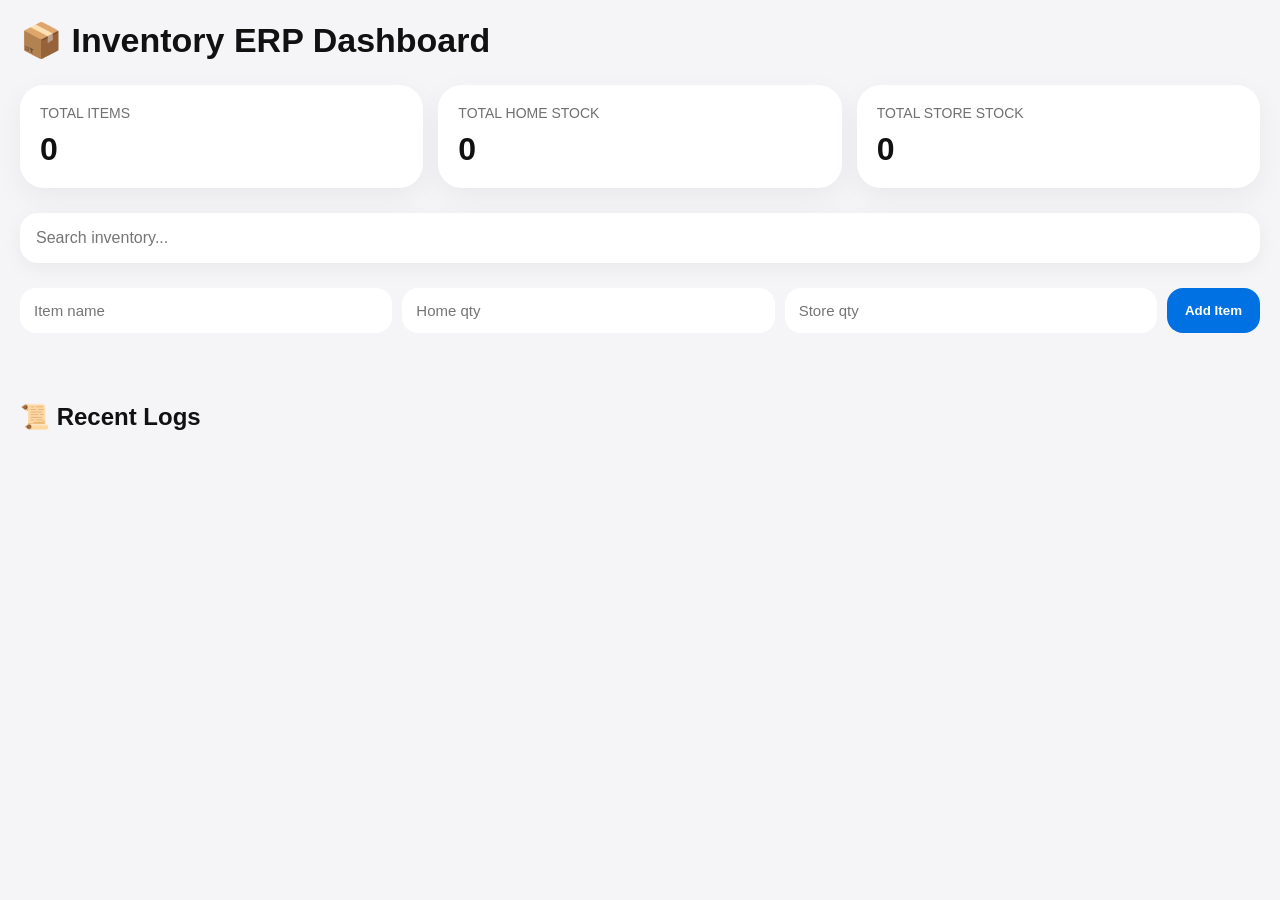
==== index.html @ 8789edb2 "Refactor index.html to improve structure and functionality" ====
<!DOCTYPE html>
<html lang="ko">
<head>
<meta charset="UTF-8" />
<meta name="viewport" content="width=device-width, initial-scale=1.0"/>

<title>Inventory ERP</title>

<style>

*{
  margin:0;
  padding:0;
  box-sizing:border-box;
}

body{
  font-family:-apple-system,BlinkMacSystemFont,sans-serif;
  background:#f5f5f7;
  color:#111;
  padding:20px;
}

h1{
  font-size:34px;
  margin-bottom:25px;
}

.topbar{
  display:flex;
  gap:15px;
  margin-bottom:25px;
  flex-wrap:wrap;
}

.card{
  background:white;
  border-radius:24px;
  padding:20px;
  box-shadow:0 10px 30px rgba(0,0,0,0.05);
}

.kpi{
  flex:1;
  min-width:220px;
}

.kpi-title{
  font-size:14px;
  opacity:0.6;
}

.kpi-value{
  font-size:32px;
  font-weight:700;
  margin-top:10px;
}

.search{
  width:100%;
  padding:16px;
  border:none;
  border-radius:18px;
  background:white;
  margin-bottom:25px;
  font-size:16px;
  box-shadow:0 5px 20px rgba(0,0,0,0.05);
}

.add-box{
  display:flex;
  gap:10px;
  margin-bottom:30px;
  flex-wrap:wrap;
}

.add-box input{
  flex:1;
  min-width:150px;
}

input{
  padding:14px;
  border:none;
  border-radius:16px;
  background:white;
  font-size:15px;
}

button{
  border:none;
  border-radius:16px;
  padding:14px 18px;
  cursor:pointer;
  font-weight:700;
  transition:0.2s;
}

button:hover{
  opacity:0.9;
}

.add-btn{ background:#0071e3; color:white; }
.delete-btn{ background:#ff3b30; color:white; }
.home-btn{ background:#0071e3; color:white; }
.store-btn{ background:#34c759; color:white; }

.grid{
  display:grid;
  grid-template-columns:repeat(auto-fill,minmax(320px,1fr));
  gap:20px;
}

.stock-card{
  background:white;
  border-radius:24px;
  padding:22px;
  box-shadow:0 10px 30px rgba(0,0,0,0.05);
}

.stock-title{
  font-size:24px;
  font-weight:700;
  margin-bottom:18px;
}

.row{
  display:flex;
  justify-content:space-between;
  margin-bottom:10px;
}

.qty{
  font-weight:700;
}

.actions{
  display:flex;
  gap:10px;
  margin-top:15px;
  flex-wrap:wrap;
}

.logs{
  margin-top:40px;
}

.log-item{
  background:white;
  padding:16px;
  border-radius:18px;
  margin-bottom:10px;
  box-shadow:0 5px 20px rgba(0,0,0,0.04);
}

.low{ color:#ff3b30; }
.medium{ color:#ff9500; }
.good{ color:#34c759; }

</style>
</head>

<body>

<h1>📦 Inventory ERP Dashboard</h1>

<div class="topbar">

  <div class="card kpi">
    <div class="kpi-title">TOTAL ITEMS</div>
    <div class="kpi-value" id="totalItems">0</div>
  </div>

  <div class="card kpi">
    <div class="kpi-title">TOTAL HOME STOCK</div>
    <div class="kpi-value" id="homeStock">0</div>
  </div>

  <div class="card kpi">
    <div class="kpi-title">TOTAL STORE STOCK</div>
    <div class="kpi-value" id="storeStock">0</div>
  </div>


</div>

<input type="text" id="search" class="search" placeholder="Search inventory..." />

<div class="add-box">

  <input id="newName" placeholder="Item name">
  <input id="newHome" type="number" placeholder="Home qty">
  <input id="newStore" type="number" placeholder="Store qty">

  <button class="add-btn" onclick="createItem()">Add Item</button>

</div>

<div id="alerts" style="margin-top:20px;"></div>
  
<div id="stockGrid" class="grid"></div>

<div class="logs">
  <h2 style="margin-bottom:20px;">📜 Recent Logs</h2>
  <div id="logs"></div>
</div>


<script>

let STOCK = [];

async function loadDashboard(){
  await loadStock();
  await loadLogs();
}

async function loadStock(){

  const res = await fetch("/api/stock");
  const json = await res.json();

  if(!json.success){
    alert(json.error);
    return;
  }

  STOCK = json.data || [];

  renderStock(STOCK);
  updateKPI(STOCK);
}

function updateKPI(items){

  document.getElementById("totalItems").innerText = items.length;

  document.getElementById("homeStock").innerText =
    items.reduce((a,b)=>a + Number(b.home_qty || 0),0);

  document.getElementById("storeStock").innerText =
    items.reduce((a,b)=>a + Number(b.store_qty || 0),0);
}

function renderStock(items){

  const grid = document.getElementById("stockGrid");
  if(!items) items = [];

  grid.innerHTML = items.map(item => {

    const total =
      Number(item.home_qty || 0) +
      Number(item.store_qty || 0);

    let statusClass = "good";
    let warningText = "";

    if(total <= 5){
      statusClass = "low";
      warningText = "⚠ LOW STOCK";
    }
    else if(item.store_qty <= 1){
      statusClass = "low";
      warningText = "⚠ STORE LOW";
    }
    else if(item.home_qty <= 5){
      statusClass = "medium";
      warningText = "⚠ HOME LOW";
    }

    if(total > 5 && total <= 15 && statusClass !== "low"){
      statusClass = "medium";
    }

    return `
      <div class="stock-card">

        <div class="stock-title">${item.name}</div>

        <div class="row">
          <span>🏠 Home</span>
          <span class="qty">${item.home_qty}</span>
        </div>

        <div class="row">
          <span>🏪 Store</span>
          <span class="qty">${item.store_qty}</span>
        </div>

        <div class="row">
          <span>🤖 AI Order</span>
          <span class="qty">
            ${item.ai_order || 0}
          </span>
        </div>

        ${warningText ? `
          <div style="margin-top:10px;padding:6px 10px;border-radius:12px;background:#fff3f3;color:#ff3b30;font-size:12px;font-weight:600;display:inline-block;">
            ${warningText}
          </div>
        ` : ""}

        <input type="number" id="qty-${item.id}" value="1" min="1"/>

        <div class="actions">
          <input type="number" id="home-adjust-${item.id}" value="${item.home_qty}">
          <input type="number" id="store-adjust-${item.id}" value="${item.store_qty}">
        </div>

        <div class="actions">
          <button class="add-btn" onclick="adjustStock(${item.id})">Adjust</button>
          <button class="store-btn" onclick="sellItem(${item.id})">Sell</button>
        </div>

        <div class="actions">
          <button class="home-btn" onclick="move(${item.id}, 'home', 'store')">Home → Store</button>
          <button class="store-btn" onclick="move(${item.id}, 'store', 'home')">Store → Home</button>
        </div>

        <div class="actions">
          <button class="delete-btn" onclick="deleteItem(${item.id})">Delete</button>
        </div>

      </div>
    `;
  }).join("");
}
 
async function createItem(){

  const name = document.getElementById("newName").value;
  const home_qty = Number(document.getElementById("newHome").value || 0);
  const store_qty = Number(document.getElementById("newStore").value || 0);

  if(!name){
    alert("상품명 입력");
    return;
  }

  const res = await fetch("/api/item",{
    method:"POST",
    headers:{"Content-Type":"application/json"},
    body:JSON.stringify({name,home_qty,store_qty})
  });

  const json = await res.json();

  if(!json.success){
    alert(json.error);
    return;
  }

  document.getElementById("newName").value="";
  document.getElementById("newHome").value="";
  document.getElementById("newStore").value="";

  loadDashboard();
}

  async function loadAlerts(){

  const res = await fetch("/api/cron-check-stock");
  const json = await res.json();

  const box = document.getElementById("alerts");

  box.innerHTML = `
    <div class="card">
      <h3>🚨 Alerts</h3>
      <pre>${JSON.stringify(json.alerts, null, 2)}</pre>
    </div>
  `;
}
  
async function adjustStock(stock_id){

  const home_qty = Number(document.getElementById(`home-adjust-${stock_id}`).value);
  const store_qty = Number(document.getElementById(`store-adjust-${stock_id}`).value);

  const res = await fetch("/api/adjust",{
    method:"POST",
    headers:{"Content-Type":"application/json"},
    body:JSON.stringify({stock_id,home_qty,store_qty})
  });

  const json = await res.json();

  if(!json.success){
    alert(json.error);
    return;
  }

  loadDashboard();
}

async function sellItem(stock_id){

  const qty = Number(document.getElementById(`qty-${stock_id}`).value);

  const res = await fetch("/api/order",{
    method:"POST",
    headers:{"Content-Type":"application/json"},
    body:JSON.stringify({stock_id,qty})
  });

  const json = await res.json();

  if(!json.success){
    alert(json.error);
    return;
  }

  loadDashboard();
}

async function move(stock_id, from, to){

  const qty = Number(document.getElementById(`qty-${stock_id}`).value);

  const res = await fetch("/api/transfer",{
    method:"POST",
    headers:{"Content-Type":"application/json"},
    body:JSON.stringify({stock_id,qty,from,to})
  });

  const json = await res.json();

  if(!json.success){
    alert(json.error);
    return;
  }

  loadDashboard();
}

async function deleteItem(id){

  if(!confirm("삭제할까?")) return;

  const res = await fetch("/api/item",{
    method:"DELETE",
    headers:{"Content-Type":"application/json"},
    body:JSON.stringify({id})
  });

  const json = await res.json();

  if(!json.success){
    alert(json.error);
    return;
  }

  loadDashboard();
}

async function loadLogs(){

  const res = await fetch("/api/log");
  const json = await res.json();

  const data = json.data || [];

  document.getElementById("logs").innerHTML =
    data.map(log=>`
      <div class="log-item">
        📦 STOCK #${log.stock_id} | ${log.action} | ${log.qty} | ${log.note}
      </div>
    `).join("");
}

document.getElementById("search").addEventListener("input",(e)=>{

  const keyword = e.target.value.toLowerCase();

  const filtered = STOCK.filter(i =>
    i.name.toLowerCase().includes(keyword)
  );

  renderStock(filtered);
});

loadDashboard();
loadAlerts();

// auto refresh
setInterval(loadStock, 5000);
setInterval(loadLogs, 10000);
setInterval(loadAlerts, 15000);

</script>

</body>
</html>
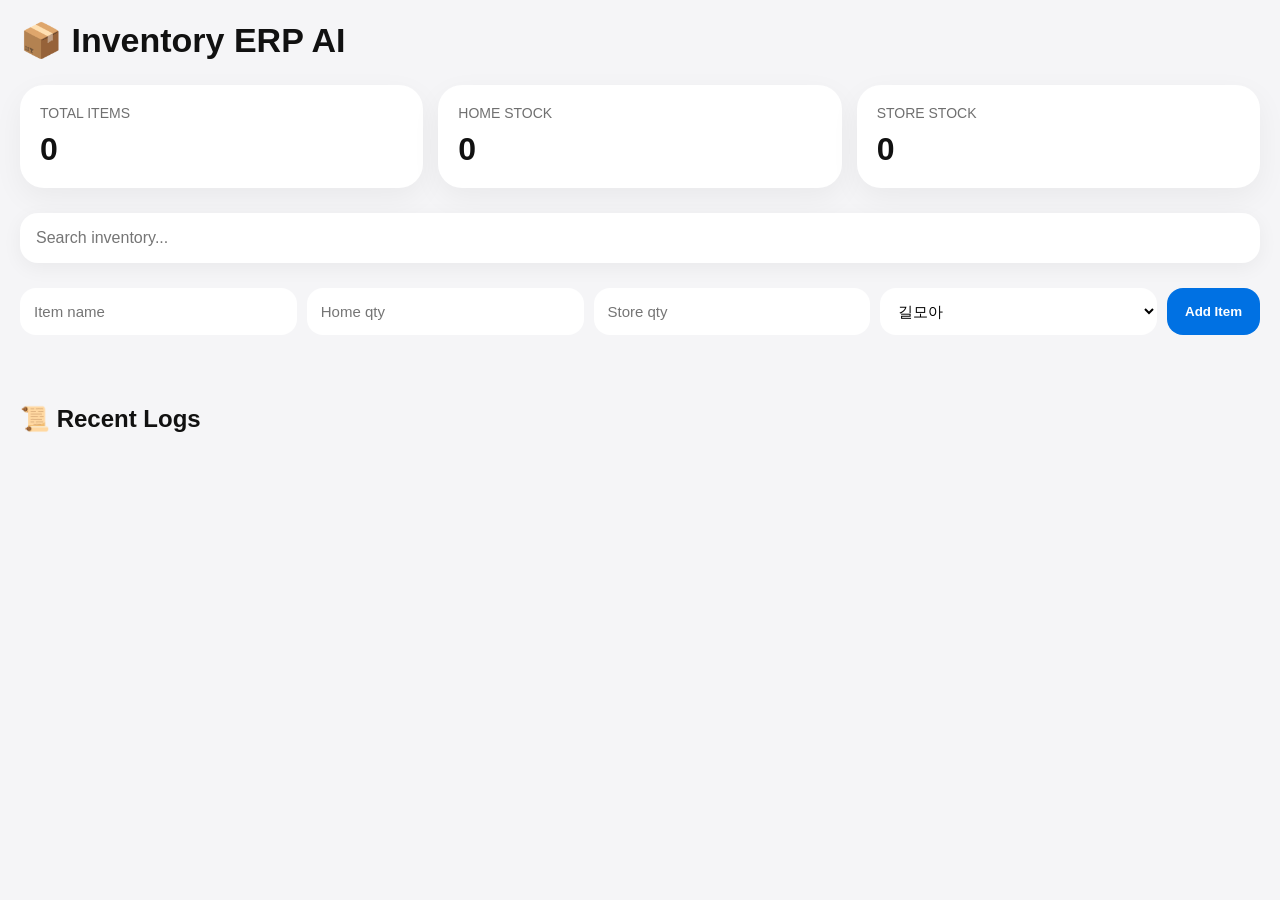
==== commit 823985a2: "Update index.html" ====
--- a/index.html
+++ b/index.html
@@ -4,7 +4,7 @@
 <meta charset="UTF-8" />
 <meta name="viewport" content="width=device-width, initial-scale=1.0"/>
 
-<title>Inventory ERP</title>
+<title>Inventory ERP AI</title>
 
 <style>
 
@@ -74,12 +74,13 @@
   flex-wrap:wrap;
 }
 
-.add-box input{
+.add-box input,
+.add-box select{
   flex:1;
   min-width:150px;
 }
 
-input{
+input,select{
   padding:14px;
   border:none;
   border-radius:16px;
@@ -100,14 +101,34 @@
   opacity:0.9;
 }
 
-.add-btn{ background:#0071e3; color:white; }
-.delete-btn{ background:#ff3b30; color:white; }
-.home-btn{ background:#0071e3; color:white; }
-.store-btn{ background:#34c759; color:white; }
+.add-btn{
+  background:#0071e3;
+  color:white;
+}
+
+.delete-btn{
+  background:#ff3b30;
+  color:white;
+}
+
+.home-btn{
+  background:#0071e3;
+  color:white;
+}
+
+.store-btn{
+  background:#34c759;
+  color:white;
+}
+
+.ai-btn{
+  background:#111;
+  color:white;
+}
 
 .grid{
   display:grid;
-  grid-template-columns:repeat(auto-fill,minmax(320px,1fr));
+  grid-template-columns:repeat(auto-fill,minmax(340px,1fr));
   gap:20px;
 }
 
@@ -153,16 +174,31 @@
   box-shadow:0 5px 20px rgba(0,0,0,0.04);
 }
 
-.low{ color:#ff3b30; }
-.medium{ color:#ff9500; }
-.good{ color:#34c759; }
+.low{
+  color:#ff3b30;
+}
+
+.medium{
+  color:#ff9500;
+}
+
+.good{
+  color:#34c759;
+}
+
+.ai-box{
+  margin-top:12px;
+  padding:10px;
+  border-radius:14px;
+  background:#f4f7ff;
+}
 
 </style>
 </head>
 
 <body>
 
-<h1>📦 Inventory ERP Dashboard</h1>
+<h1>📦 Inventory ERP AI</h1>
 
 <div class="topbar">
 
@@ -172,32 +208,50 @@
   </div>
 
   <div class="card kpi">
-    <div class="kpi-title">TOTAL HOME STOCK</div>
+    <div class="kpi-title">HOME STOCK</div>
     <div class="kpi-value" id="homeStock">0</div>
   </div>
 
   <div class="card kpi">
-    <div class="kpi-title">TOTAL STORE STOCK</div>
+    <div class="kpi-title">STORE STOCK</div>
     <div class="kpi-value" id="storeStock">0</div>
   </div>
 
-
 </div>
 
-<input type="text" id="search" class="search" placeholder="Search inventory..." />
+<input
+  type="text"
+  id="search"
+  class="search"
+  placeholder="Search inventory..."
+/>
 
 <div class="add-box">
 
   <input id="newName" placeholder="Item name">
+
   <input id="newHome" type="number" placeholder="Home qty">
+
   <input id="newStore" type="number" placeholder="Store qty">
 
-  <button class="add-btn" onclick="createItem()">Add Item</button>
+  <select id="newSupplier">
+    <option value="길모아">길모아</option>
+    <option value="서비스푸드">서비스푸드</option>
+    <option value="비드푸드">비드푸드</option>
+    <option value="메가푸드">메가푸드</option>
+    <option value="JFC">JFC</option>
+    <option value="도쿄푸드">도쿄푸드</option>
+    <option value="오션푸드">오션푸드</option>
+  </select>
+
+  <button class="add-btn" onclick="createItem()">
+    Add Item
+  </button>
 
 </div>
 
-<div id="alerts" style="margin-top:20px;"></div>
-  
+<div id="alerts"></div>
+
 <div id="stockGrid" class="grid"></div>
 
 <div class="logs">
@@ -205,20 +259,44 @@
   <div id="logs"></div>
 </div>
 
-
 <script>
 
 let STOCK = [];
 
+function calculateAIOrder(item){
+
+  const total =
+    Number(item.home_qty || 0) +
+    Number(item.store_qty || 0);
+
+  const min =
+    Number(item.min_stock || 15);
+
+  let recommend =
+    Math.ceil((min - total) * 1.3);
+
+  if(recommend < 0)
+    recommend = 0;
+
+  if(recommend > 0 && recommend < 3)
+    recommend = 3;
+
+  return recommend;
+}
+
 async function loadDashboard(){
+
   await loadStock();
   await loadLogs();
 }
 
 async function loadStock(){
 
-  const res = await fetch("/api/stock");
-  const json = await res.json();
+  const res =
+    await fetch("/api/stock");
+
+  const json =
+    await res.json();
 
   if(!json.success){
     alert(json.error);
@@ -227,25 +305,37 @@
 
   STOCK = json.data || [];
 
+  STOCK.forEach(item=>{
+    item.ai_order =
+      calculateAIOrder(item);
+  });
+
   renderStock(STOCK);
   updateKPI(STOCK);
 }
 
 function updateKPI(items){
 
-  document.getElementById("totalItems").innerText = items.length;
+  document.getElementById("totalItems").innerText =
+    items.length;
 
   document.getElementById("homeStock").innerText =
-    items.reduce((a,b)=>a + Number(b.home_qty || 0),0);
+    items.reduce(
+      (a,b)=>a + Number(b.home_qty || 0),
+      0
+    );
 
   document.getElementById("storeStock").innerText =
-    items.reduce((a,b)=>a + Number(b.store_qty || 0),0);
+    items.reduce(
+      (a,b)=>a + Number(b.store_qty || 0),
+      0
+    );
 }
 
 function renderStock(items){
 
-  const grid = document.getElementById("stockGrid");
-  if(!items) items = [];
+  const grid =
+    document.getElementById("stockGrid");
 
   grid.innerHTML = items.map(item => {
 
@@ -260,91 +350,223 @@
       statusClass = "low";
       warningText = "⚠ LOW STOCK";
     }
-    else if(item.store_qty <= 1){
-      statusClass = "low";
-      warningText = "⚠ STORE LOW";
-    }
-    else if(item.home_qty <= 5){
-      statusClass = "medium";
-      warningText = "⚠ HOME LOW";
-    }
-
-    if(total > 5 && total <= 15 && statusClass !== "low"){
+    else if(total <= 15){
       statusClass = "medium";
     }
 
     return `
+
       <div class="stock-card">
 
-        <div class="stock-title">${item.name}</div>
+        <div class="stock-title">
+          ${item.name}
+        </div>
+
+        <div class="row">
+          <span>🏢 Supplier</span>
+          <span>${item.supplier || "-"}</span>
+        </div>
 
         <div class="row">
           <span>🏠 Home</span>
-          <span class="qty">${item.home_qty}</span>
+          <span class="qty">
+            ${item.home_qty}
+          </span>
         </div>
 
         <div class="row">
           <span>🏪 Store</span>
-          <span class="qty">${item.store_qty}</span>
+          <span class="qty">
+            ${item.store_qty}
+          </span>
         </div>
 
         <div class="row">
-          <span>🤖 AI Order</span>
-          <span class="qty">
-            ${item.ai_order || 0}
+          <span>Status</span>
+          <span class="${statusClass}">
+            ${statusClass.toUpperCase()}
           </span>
         </div>
 
+        <div class="ai-box">
+
+          <div class="row">
+            <span>🤖 AI Order</span>
+            <span class="qty">
+              ${item.ai_order}
+            </span>
+          </div>
+
+          <div class="row">
+            <span>📦 Min Stock</span>
+            <span class="qty">
+              ${item.min_stock || 15}
+            </span>
+          </div>
+
+        </div>
+
         ${warningText ? `
-          <div style="margin-top:10px;padding:6px 10px;border-radius:12px;background:#fff3f3;color:#ff3b30;font-size:12px;font-weight:600;display:inline-block;">
-            ${warningText}
-          </div>
+        <div style="
+          margin-top:12px;
+          padding:8px 12px;
+          background:#fff3f3;
+          color:#ff3b30;
+          border-radius:12px;
+          font-size:13px;
+          font-weight:700;
+        ">
+          ${warningText}
+        </div>
         ` : ""}
 
-        <input type="number" id="qty-${item.id}" value="1" min="1"/>
+        <input
+          type="number"
+          id="qty-${item.id}"
+          value="1"
+          min="1"
+        />
 
         <div class="actions">
-          <input type="number" id="home-adjust-${item.id}" value="${item.home_qty}">
-          <input type="number" id="store-adjust-${item.id}" value="${item.store_qty}">
+
+          <input
+            type="number"
+            id="home-adjust-${item.id}"
+            value="${item.home_qty}"
+          >
+
+          <input
+            type="number"
+            id="store-adjust-${item.id}"
+            value="${item.store_qty}"
+          >
+
         </div>
 
         <div class="actions">
-          <button class="add-btn" onclick="adjustStock(${item.id})">Adjust</button>
-          <button class="store-btn" onclick="sellItem(${item.id})">Sell</button>
+
+          <button
+            class="add-btn"
+            onclick="adjustStock(${item.id})"
+          >
+            Adjust
+          </button>
+
+          <button
+            class="store-btn"
+            onclick="sellItem(${item.id})"
+          >
+            Sell
+          </button>
+
         </div>
 
         <div class="actions">
-          <button class="home-btn" onclick="move(${item.id}, 'home', 'store')">Home → Store</button>
-          <button class="store-btn" onclick="move(${item.id}, 'store', 'home')">Store → Home</button>
+
+          <button
+            class="home-btn"
+            onclick="move(${item.id}, 'home', 'store')"
+          >
+            Home → Store
+          </button>
+
+          <button
+            class="store-btn"
+            onclick="move(${item.id}, 'store', 'home')"
+          >
+            Store → Home
+          </button>
+
         </div>
 
         <div class="actions">
-          <button class="delete-btn" onclick="deleteItem(${item.id})">Delete</button>
+
+          <button
+            class="ai-btn"
+            onclick="generatePO(${item.id})"
+          >
+            AI Order
+          </button>
+
+          <button
+            class="delete-btn"
+            onclick="deleteItem(${item.id})"
+          >
+            Delete
+          </button>
+
         </div>
 
       </div>
+
     `;
   }).join("");
 }
- 
+
+function generatePO(id){
+
+  const item =
+    STOCK.find(i=>i.id === id);
+
+  if(!item) return;
+
+  const qty =
+    item.ai_order || 0;
+
+  alert(
+`AI PURCHASE ORDER
+
+ITEM:
+${item.name}
+
+SUPPLIER:
+${item.supplier}
+
+RECOMMENDED:
+${qty}
+
+CURRENT:
+HOME ${item.home_qty}
+STORE ${item.store_qty}`
+  );
+}
+
 async function createItem(){
 
-  const name = document.getElementById("newName").value;
-  const home_qty = Number(document.getElementById("newHome").value || 0);
-  const store_qty = Number(document.getElementById("newStore").value || 0);
-
-  if(!name){
-    alert("상품명 입력");
-    return;
-  }
-
-  const res = await fetch("/api/item",{
-    method:"POST",
-    headers:{"Content-Type":"application/json"},
-    body:JSON.stringify({name,home_qty,store_qty})
-  });
-
-  const json = await res.json();
+  const name =
+    document.getElementById("newName").value;
+
+  const home_qty =
+    Number(
+      document.getElementById("newHome").value || 0
+    );
+
+  const store_qty =
+    Number(
+      document.getElementById("newStore").value || 0
+    );
+
+  const supplier =
+    document.getElementById("newSupplier").value;
+
+  const res =
+    await fetch("/api/item",{
+      method:"POST",
+      headers:{
+        "Content-Type":"application/json"
+      },
+      body:JSON.stringify({
+        name,
+        home_qty,
+        store_qty,
+        supplier,
+        min_stock:15,
+        ai_enabled:true
+      })
+    });
+
+  const json =
+    await res.json();
 
   if(!json.success){
     alert(json.error);
@@ -358,33 +580,37 @@
   loadDashboard();
 }
 
-  async function loadAlerts(){
-
-  const res = await fetch("/api/cron-check-stock");
-  const json = await res.json();
-
-  const box = document.getElementById("alerts");
-
-  box.innerHTML = `
-    <div class="card">
-      <h3>🚨 Alerts</h3>
-      <pre>${JSON.stringify(json.alerts, null, 2)}</pre>
-    </div>
-  `;
-}
-  
 async function adjustStock(stock_id){
 
-  const home_qty = Number(document.getElementById(`home-adjust-${stock_id}`).value);
-  const store_qty = Number(document.getElementById(`store-adjust-${stock_id}`).value);
-
-  const res = await fetch("/api/adjust",{
-    method:"POST",
-    headers:{"Content-Type":"application/json"},
-    body:JSON.stringify({stock_id,home_qty,store_qty})
-  });
-
-  const json = await res.json();
+  const home_qty =
+    Number(
+      document.getElementById(
+        `home-adjust-${stock_id}`
+      ).value
+    );
+
+  const store_qty =
+    Number(
+      document.getElementById(
+        `store-adjust-${stock_id}`
+      ).value
+    );
+
+  const res =
+    await fetch("/api/adjust",{
+      method:"POST",
+      headers:{
+        "Content-Type":"application/json"
+      },
+      body:JSON.stringify({
+        stock_id,
+        home_qty,
+        store_qty
+      })
+    });
+
+  const json =
+    await res.json();
 
   if(!json.success){
     alert(json.error);
@@ -396,15 +622,27 @@
 
 async function sellItem(stock_id){
 
-  const qty = Number(document.getElementById(`qty-${stock_id}`).value);
-
-  const res = await fetch("/api/order",{
-    method:"POST",
-    headers:{"Content-Type":"application/json"},
-    body:JSON.stringify({stock_id,qty})
-  });
-
-  const json = await res.json();
+  const qty =
+    Number(
+      document.getElementById(
+        `qty-${stock_id}`
+      ).value
+    );
+
+  const res =
+    await fetch("/api/order",{
+      method:"POST",
+      headers:{
+        "Content-Type":"application/json"
+      },
+      body:JSON.stringify({
+        stock_id,
+        qty
+      })
+    });
+
+  const json =
+    await res.json();
 
   if(!json.success){
     alert(json.error);
@@ -416,15 +654,29 @@
 
 async function move(stock_id, from, to){
 
-  const qty = Number(document.getElementById(`qty-${stock_id}`).value);
-
-  const res = await fetch("/api/transfer",{
-    method:"POST",
-    headers:{"Content-Type":"application/json"},
-    body:JSON.stringify({stock_id,qty,from,to})
-  });
-
-  const json = await res.json();
+  const qty =
+    Number(
+      document.getElementById(
+        `qty-${stock_id}`
+      ).value
+    );
+
+  const res =
+    await fetch("/api/transfer",{
+      method:"POST",
+      headers:{
+        "Content-Type":"application/json"
+      },
+      body:JSON.stringify({
+        stock_id,
+        qty,
+        from,
+        to
+      })
+    });
+
+  const json =
+    await res.json();
 
   if(!json.success){
     alert(json.error);
@@ -436,15 +688,20 @@
 
 async function deleteItem(id){
 
-  if(!confirm("삭제할까?")) return;
-
-  const res = await fetch("/api/item",{
-    method:"DELETE",
-    headers:{"Content-Type":"application/json"},
-    body:JSON.stringify({id})
-  });
-
-  const json = await res.json();
+  if(!confirm("삭제할까?"))
+    return;
+
+  const res =
+    await fetch("/api/item",{
+      method:"DELETE",
+      headers:{
+        "Content-Type":"application/json"
+      },
+      body:JSON.stringify({id})
+    });
+
+  const json =
+    await res.json();
 
   if(!json.success){
     alert(json.error);
@@ -456,37 +713,52 @@
 
 async function loadLogs(){
 
-  const res = await fetch("/api/log");
-  const json = await res.json();
-
-  const data = json.data || [];
+  const res =
+    await fetch("/api/log");
+
+  const json =
+    await res.json();
+
+  const data =
+    json.data || [];
 
   document.getElementById("logs").innerHTML =
     data.map(log=>`
+
       <div class="log-item">
-        📦 STOCK #${log.stock_id} | ${log.action} | ${log.qty} | ${log.note}
+
+        📦 STOCK #${log.stock_id}
+        |
+        ${log.action}
+        |
+        ${log.qty}
+        |
+        ${log.note}
+
       </div>
+
     `).join("");
 }
 
-document.getElementById("search").addEventListener("input",(e)=>{
-
-  const keyword = e.target.value.toLowerCase();
-
-  const filtered = STOCK.filter(i =>
-    i.name.toLowerCase().includes(keyword)
-  );
-
-  renderStock(filtered);
-});
+document
+  .getElementById("search")
+  .addEventListener("input",(e)=>{
+
+    const keyword =
+      e.target.value.toLowerCase();
+
+    const filtered =
+      STOCK.filter(i=>
+        i.name.toLowerCase().includes(keyword)
+      );
+
+    renderStock(filtered);
+  });
 
 loadDashboard();
-loadAlerts();
-
-// auto refresh
+
 setInterval(loadStock, 5000);
 setInterval(loadLogs, 10000);
-setInterval(loadAlerts, 15000);
 
 </script>
 
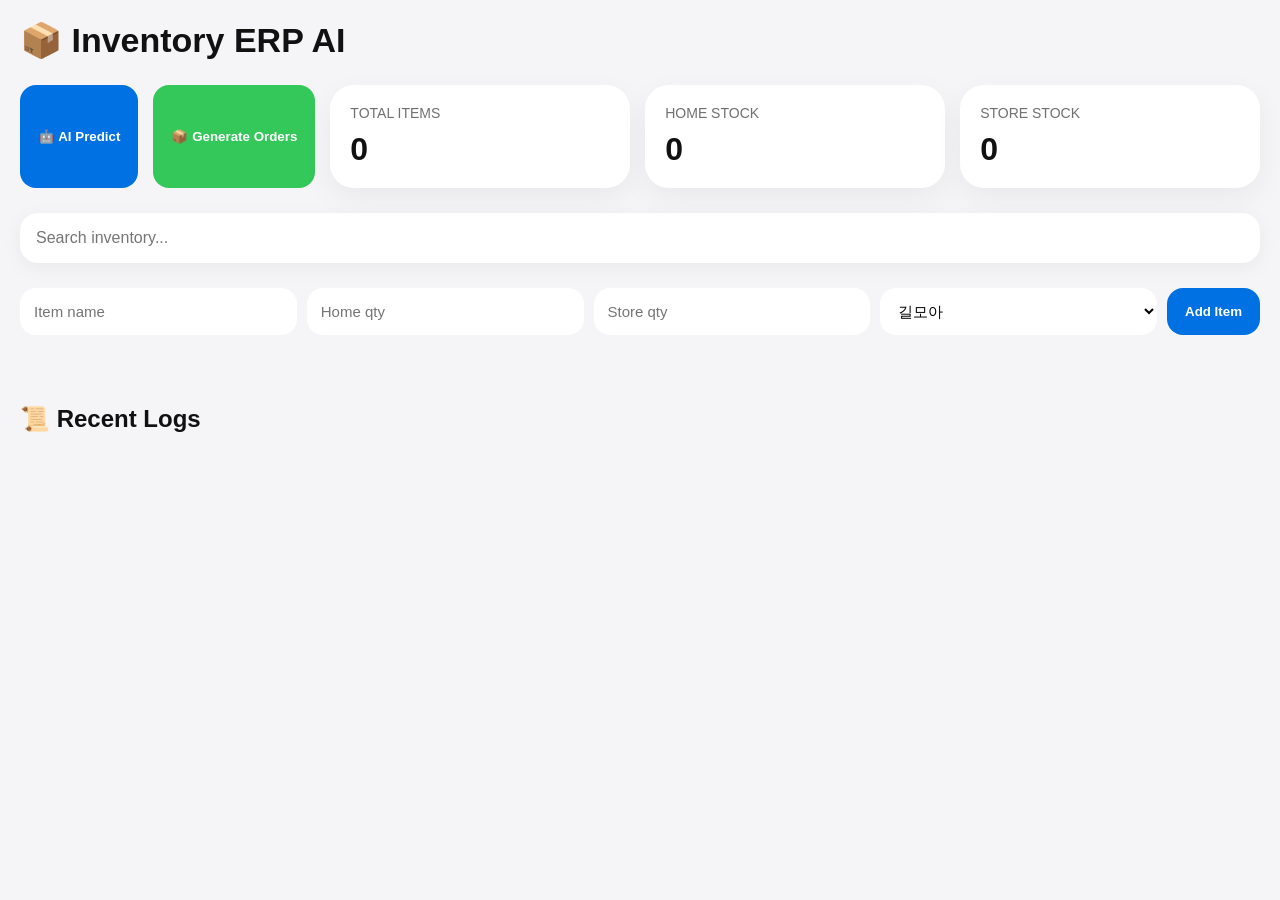
==== commit c1edfa72: "Update index.html" ====
--- a/index.html
+++ b/index.html
@@ -201,6 +201,13 @@
 <h1>📦 Inventory ERP AI</h1>
 
 <div class="topbar">
+  <button class="add-btn" onclick="runAI()">
+    🤖 AI Predict
+  </button>
+
+  <button class="store-btn" onclick="generateOrders()">
+    📦 Generate Orders
+  </button>
 
   <div class="card kpi">
     <div class="kpi-title">TOTAL ITEMS</div>
@@ -740,6 +747,57 @@
     `).join("");
 }
 
+async function runAI(){
+
+  const res =
+    await fetch("/api/ai-predict");
+
+  const json =
+    await res.json();
+
+  if(!json.success){
+    alert(json.error);
+    return;
+  }
+
+  alert("AI prediction completed");
+
+  loadDashboard();
+}
+
+async function generateOrders(){
+
+  const res =
+    await fetch("/api/generate-order");
+
+  const json =
+    await res.json();
+
+  if(!json.success){
+    alert(json.error);
+    return;
+  }
+
+  console.log(json.orders);
+
+  let text = "";
+
+  for(const supplier in json.orders){
+
+    text += `\n====================\n`;
+    text += `📦 ${supplier}\n`;
+    text += `====================\n`;
+
+    json.orders[supplier]
+      .forEach(i=>{
+
+        text += `${i.name} x ${i.qty}\n`;
+
+      });
+  }
+
+  alert(text || "발주 없음");
+}
 document
   .getElementById("search")
   .addEventListener("input",(e)=>{
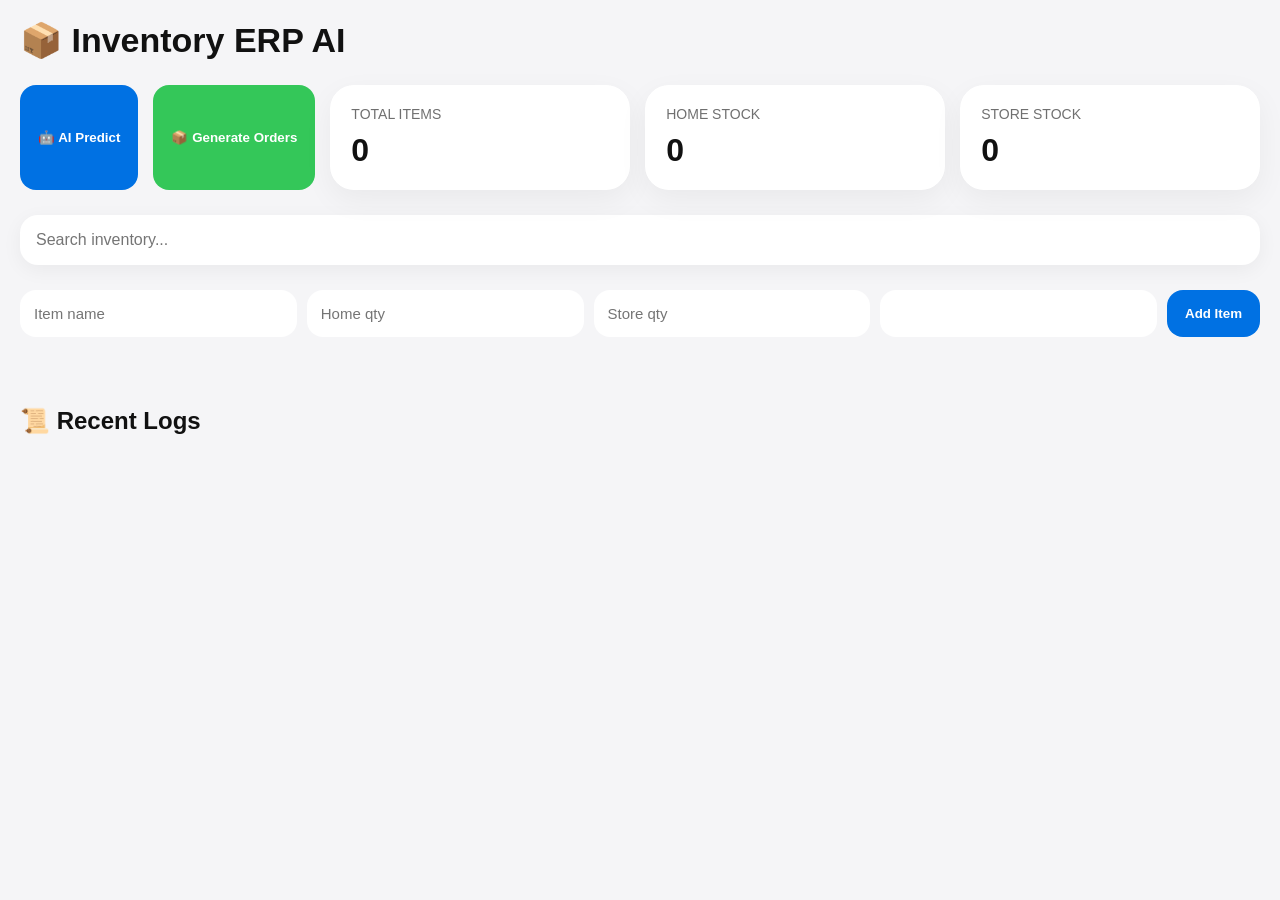
==== commit dd97db81: "Update index.html" ====
--- a/index.html
+++ b/index.html
@@ -5,7 +5,7 @@
 <meta name="viewport" content="width=device-width, initial-scale=1.0"/>
 
 <title>Inventory ERP AI</title>
-
+<link rel="stylesheet" href="/css/style.css">
 <style>
 
 *{
--- a/css/style.css
+++ b/css/style.css
@@ -0,0 +1,113 @@
+body{
+  margin:0;
+  font-family:-apple-system,BlinkMacSystemFont,"Segoe UI";
+  background:#0b1220;
+  color:#e5e7eb;
+  padding:30px;
+}
+
+/* TITLE */
+h1{
+  font-size:36px;
+  font-weight:800;
+  margin-bottom:25px;
+}
+
+/* TOPBAR */
+.topbar{
+  display:flex;
+  gap:12px;
+  flex-wrap:wrap;
+  margin-bottom:20px;
+}
+
+/* CARD */
+.card{
+  background:rgba(255,255,255,0.06);
+  border:1px solid rgba(255,255,255,0.08);
+  border-radius:16px;
+  padding:14px 18px;
+  backdrop-filter: blur(10px);
+}
+
+.card.big{
+  padding:18px;
+  min-width:300px;
+}
+
+/* TEXT */
+.label{
+  font-size:12px;
+  opacity:0.6;
+}
+
+.value{
+  font-size:26px;
+  font-weight:800;
+}
+
+/* INPUT */
+.search, input, select{
+  padding:12px;
+  border-radius:12px;
+  border:1px solid rgba(255,255,255,0.1);
+  background:rgba(255,255,255,0.05);
+  color:white;
+}
+
+/* GRID */
+.grid{
+  display:grid;
+  grid-template-columns:repeat(auto-fill,minmax(300px,1fr));
+  gap:15px;
+}
+
+/* ROW */
+.row{
+  display:flex;
+  justify-content:space-between;
+  margin:6px 0;
+}
+
+/* STATUS */
+.status{
+  margin-top:10px;
+  font-weight:700;
+}
+
+.low{ color:#ef4444; }
+.medium{ color:#f59e0b; }
+.good{ color:#22c55e; }
+
+/* AI */
+.ai{
+  margin-top:8px;
+  padding:8px;
+  background:rgba(59,130,246,0.1);
+  border-radius:10px;
+}
+
+/* BUTTON */
+.btn{
+  padding:10px 14px;
+  border:none;
+  border-radius:10px;
+  cursor:pointer;
+  background:#1f2937;
+  color:white;
+}
+
+.btn.primary{ background:#3b82f6; }
+.btn.success{ background:#10b981; }
+.btn.danger{ background:#ef4444; }
+
+.actions{
+  display:flex;
+  gap:8px;
+  margin-top:10px;
+}
+
+/* LOG */
+.logs{
+  margin-top:40px;
+}
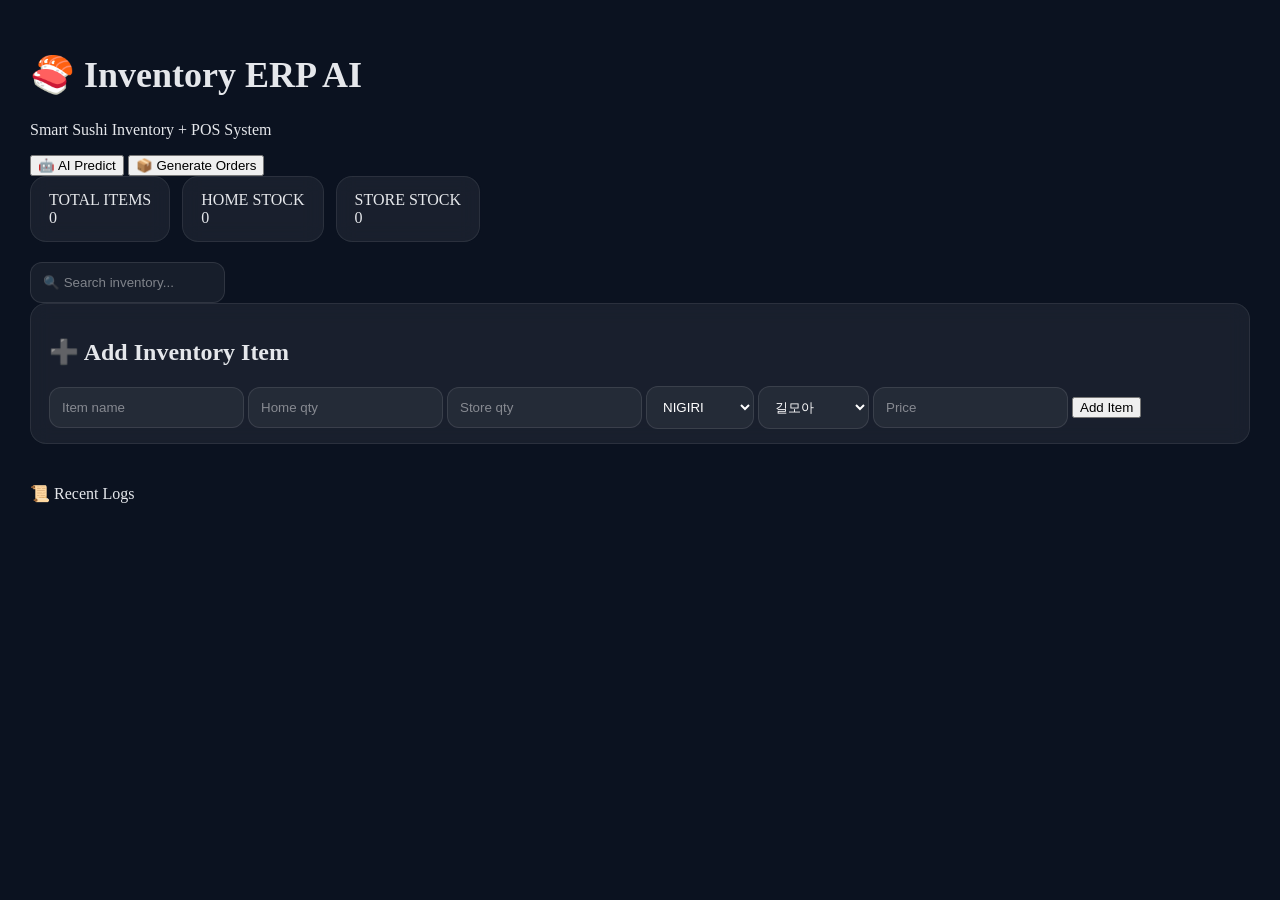
==== commit af533886: "Update index.html" ====
--- a/index.html
+++ b/index.html
@@ -1,270 +1,178 @@
 <!DOCTYPE html>
 <html lang="ko">
 <head>
+
 <meta charset="UTF-8" />
 <meta name="viewport" content="width=device-width, initial-scale=1.0"/>
 
 <title>Inventory ERP AI</title>
+
 <link rel="stylesheet" href="/css/style.css">
-<style>
-
-*{
-  margin:0;
-  padding:0;
-  box-sizing:border-box;
-}
-
-body{
-  font-family:-apple-system,BlinkMacSystemFont,sans-serif;
-  background:#f5f5f7;
-  color:#111;
-  padding:20px;
-}
-
-h1{
-  font-size:34px;
-  margin-bottom:25px;
-}
-
-.topbar{
-  display:flex;
-  gap:15px;
-  margin-bottom:25px;
-  flex-wrap:wrap;
-}
-
-.card{
-  background:white;
-  border-radius:24px;
-  padding:20px;
-  box-shadow:0 10px 30px rgba(0,0,0,0.05);
-}
-
-.kpi{
-  flex:1;
-  min-width:220px;
-}
-
-.kpi-title{
-  font-size:14px;
-  opacity:0.6;
-}
-
-.kpi-value{
-  font-size:32px;
-  font-weight:700;
-  margin-top:10px;
-}
-
-.search{
-  width:100%;
-  padding:16px;
-  border:none;
-  border-radius:18px;
-  background:white;
-  margin-bottom:25px;
-  font-size:16px;
-  box-shadow:0 5px 20px rgba(0,0,0,0.05);
-}
-
-.add-box{
-  display:flex;
-  gap:10px;
-  margin-bottom:30px;
-  flex-wrap:wrap;
-}
-
-.add-box input,
-.add-box select{
-  flex:1;
-  min-width:150px;
-}
-
-input,select{
-  padding:14px;
-  border:none;
-  border-radius:16px;
-  background:white;
-  font-size:15px;
-}
-
-button{
-  border:none;
-  border-radius:16px;
-  padding:14px 18px;
-  cursor:pointer;
-  font-weight:700;
-  transition:0.2s;
-}
-
-button:hover{
-  opacity:0.9;
-}
-
-.add-btn{
-  background:#0071e3;
-  color:white;
-}
-
-.delete-btn{
-  background:#ff3b30;
-  color:white;
-}
-
-.home-btn{
-  background:#0071e3;
-  color:white;
-}
-
-.store-btn{
-  background:#34c759;
-  color:white;
-}
-
-.ai-btn{
-  background:#111;
-  color:white;
-}
-
-.grid{
-  display:grid;
-  grid-template-columns:repeat(auto-fill,minmax(340px,1fr));
-  gap:20px;
-}
-
-.stock-card{
-  background:white;
-  border-radius:24px;
-  padding:22px;
-  box-shadow:0 10px 30px rgba(0,0,0,0.05);
-}
-
-.stock-title{
-  font-size:24px;
-  font-weight:700;
-  margin-bottom:18px;
-}
-
-.row{
-  display:flex;
-  justify-content:space-between;
-  margin-bottom:10px;
-}
-
-.qty{
-  font-weight:700;
-}
-
-.actions{
-  display:flex;
-  gap:10px;
-  margin-top:15px;
-  flex-wrap:wrap;
-}
-
-.logs{
-  margin-top:40px;
-}
-
-.log-item{
-  background:white;
-  padding:16px;
-  border-radius:18px;
-  margin-bottom:10px;
-  box-shadow:0 5px 20px rgba(0,0,0,0.04);
-}
-
-.low{
-  color:#ff3b30;
-}
-
-.medium{
-  color:#ff9500;
-}
-
-.good{
-  color:#34c759;
-}
-
-.ai-box{
-  margin-top:12px;
-  padding:10px;
-  border-radius:14px;
-  background:#f4f7ff;
-}
-
-</style>
+
 </head>
 
 <body>
 
-<h1>📦 Inventory ERP AI</h1>
-
-<div class="topbar">
-  <button class="add-btn" onclick="runAI()">
-    🤖 AI Predict
-  </button>
-
-  <button class="store-btn" onclick="generateOrders()">
-    📦 Generate Orders
-  </button>
-
-  <div class="card kpi">
+<div class="page-bg"></div>
+
+<header class="hero">
+
+  <div>
+    <h1>🍣 Inventory ERP AI</h1>
+    <p class="hero-sub">
+      Smart Sushi Inventory + POS System
+    </p>
+  </div>
+
+  <div class="hero-buttons">
+    <button class="ai-main-btn" onclick="runAI()">
+      🤖 AI Predict
+    </button>
+
+    <button class="order-main-btn" onclick="generateOrders()">
+      📦 Generate Orders
+    </button>
+  </div>
+
+</header>
+
+<section class="topbar">
+
+  <div class="card kpi-card">
     <div class="kpi-title">TOTAL ITEMS</div>
     <div class="kpi-value" id="totalItems">0</div>
   </div>
 
-  <div class="card kpi">
+  <div class="card kpi-card">
     <div class="kpi-title">HOME STOCK</div>
     <div class="kpi-value" id="homeStock">0</div>
   </div>
 
-  <div class="card kpi">
+  <div class="card kpi-card">
     <div class="kpi-title">STORE STOCK</div>
     <div class="kpi-value" id="storeStock">0</div>
   </div>
 
-</div>
+</section>
 
 <input
   type="text"
   id="search"
   class="search"
-  placeholder="Search inventory..."
+  placeholder="🔍 Search inventory..."
 />
 
-<div class="add-box">
-
-  <input id="newName" placeholder="Item name">
-
-  <input id="newHome" type="number" placeholder="Home qty">
-
-  <input id="newStore" type="number" placeholder="Store qty">
-
-  <select id="newSupplier">
-    <option value="길모아">길모아</option>
-    <option value="서비스푸드">서비스푸드</option>
-    <option value="비드푸드">비드푸드</option>
-    <option value="메가푸드">메가푸드</option>
-    <option value="JFC">JFC</option>
-    <option value="도쿄푸드">도쿄푸드</option>
-    <option value="오션푸드">오션푸드</option>
-  </select>
-
-  <button class="add-btn" onclick="createItem()">
-    Add Item
-  </button>
-
-</div>
+<section class="card add-section">
+
+  <h2 class="section-title">
+    ➕ Add Inventory Item
+  </h2>
+
+  <div class="add-box">
+
+    <input
+      id="newName"
+      placeholder="Item name"
+    >
+
+    <input
+      id="newHome"
+      type="number"
+      placeholder="Home qty"
+    >
+
+    <input
+      id="newStore"
+      type="number"
+      placeholder="Store qty"
+    >
+
+    <select id="newCategory">
+
+      <option value="NIGIRI">
+        NIGIRI
+      </option>
+
+      <option value="ROLL">
+        ROLL
+      </option>
+
+      <option value="DONBURI">
+        DONBURI
+      </option>
+
+      <option value="DRINK">
+        DRINK
+      </option>
+
+      <option value="SIDE">
+        SIDE
+      </option>
+
+    </select>
+
+    <select id="newSupplier">
+
+      <option value="길모아">
+        길모아
+      </option>
+
+      <option value="서비스푸드">
+        서비스푸드
+      </option>
+
+      <option value="비드푸드">
+        비드푸드
+      </option>
+
+      <option value="메가푸드">
+        메가푸드
+      </option>
+
+      <option value="JFC">
+        JFC
+      </option>
+
+      <option value="도쿄푸드">
+        도쿄푸드
+      </option>
+
+      <option value="오션푸드">
+        오션푸드
+      </option>
+
+    </select>
+
+    <input
+      id="newPrice"
+      type="number"
+      placeholder="Price"
+    >
+
+    <button
+      class="add-btn"
+      onclick="createItem()"
+    >
+      Add Item
+    </button>
+
+  </div>
+
+</section>
 
 <div id="alerts"></div>
 
 <div id="stockGrid" class="grid"></div>
 
-<div class="logs">
-  <h2 style="margin-bottom:20px;">📜 Recent Logs</h2>
+<section class="logs">
+
+  <div class="logs-header">
+    📜 Recent Logs
+  </div>
+
   <div id="logs"></div>
-</div>
+
+</section>
 
 <script>
 
@@ -313,8 +221,10 @@
   STOCK = json.data || [];
 
   STOCK.forEach(item=>{
+
     item.ai_order =
       calculateAIOrder(item);
+
   });
 
   renderStock(STOCK);
@@ -344,95 +254,123 @@
   const grid =
     document.getElementById("stockGrid");
 
-  grid.innerHTML = items.map(item => {
-
-    const total =
-      Number(item.home_qty || 0) +
-      Number(item.store_qty || 0);
-
-    let statusClass = "good";
-    let warningText = "";
-
-    if(total <= 5){
-      statusClass = "low";
-      warningText = "⚠ LOW STOCK";
-    }
-    else if(total <= 15){
-      statusClass = "medium";
-    }
-
-    return `
+  grid.innerHTML =
+    items.map(item => {
+
+      const total =
+        Number(item.home_qty || 0) +
+        Number(item.store_qty || 0);
+
+      let status =
+        "GOOD";
+
+      let statusClass =
+        "good";
+
+      if(total <= 5){
+
+        status =
+          "LOW";
+
+        statusClass =
+          "low";
+      }
+      else if(total <= 15){
+
+        status =
+          "MEDIUM";
+
+        statusClass =
+          "medium";
+      }
+
+      return `
 
       <div class="stock-card">
 
-        <div class="stock-title">
-          ${item.name}
+        <div class="stock-top">
+
+          <div>
+
+            <div class="stock-title">
+              ${item.name}
+            </div>
+
+            <div class="stock-category">
+              ${item.category || "GENERAL"}
+            </div>
+
+          </div>
+
+          <div class="price-tag">
+            $${Number(item.price || 0).toFixed(2)}
+          </div>
+
         </div>
 
-        <div class="row">
-          <span>🏢 Supplier</span>
-          <span>${item.supplier || "-"}</span>
+        <div class="supplier-tag">
+          🏢 ${item.supplier || "-"}
         </div>
 
-        <div class="row">
-          <span>🏠 Home</span>
-          <span class="qty">
-            ${item.home_qty}
-          </span>
+        <div class="stock-stats">
+
+          <div class="mini-stat">
+
+            <div class="mini-label">
+              HOME
+            </div>
+
+            <div class="mini-value">
+              ${item.home_qty}
+            </div>
+
+          </div>
+
+          <div class="mini-stat">
+
+            <div class="mini-label">
+              STORE
+            </div>
+
+            <div class="mini-value">
+              ${item.store_qty}
+            </div>
+
+          </div>
+
+          <div class="mini-stat">
+
+            <div class="mini-label">
+              AI ORDER
+            </div>
+
+            <div class="mini-value">
+              ${item.ai_order}
+            </div>
+
+          </div>
+
         </div>
 
-        <div class="row">
-          <span>🏪 Store</span>
-          <span class="qty">
-            ${item.store_qty}
-          </span>
+        <div class="status-row">
+
+          <div class="status-badge ${statusClass}">
+            ${status}
+          </div>
+
+          <div class="min-stock">
+            MIN ${item.min_stock || 15}
+          </div>
+
         </div>
-
-        <div class="row">
-          <span>Status</span>
-          <span class="${statusClass}">
-            ${statusClass.toUpperCase()}
-          </span>
-        </div>
-
-        <div class="ai-box">
-
-          <div class="row">
-            <span>🤖 AI Order</span>
-            <span class="qty">
-              ${item.ai_order}
-            </span>
-          </div>
-
-          <div class="row">
-            <span>📦 Min Stock</span>
-            <span class="qty">
-              ${item.min_stock || 15}
-            </span>
-          </div>
-
-        </div>
-
-        ${warningText ? `
-        <div style="
-          margin-top:12px;
-          padding:8px 12px;
-          background:#fff3f3;
-          color:#ff3b30;
-          border-radius:12px;
-          font-size:13px;
-          font-weight:700;
-        ">
-          ${warningText}
-        </div>
-        ` : ""}
 
         <input
           type="number"
           id="qty-${item.id}"
           value="1"
           min="1"
-        />
+          class="qty-input"
+        >
 
         <div class="actions">
 
@@ -506,8 +444,9 @@
 
       </div>
 
-    `;
-  }).join("");
+      `;
+
+    }).join("");
 }
 
 function generatePO(id){
@@ -517,24 +456,26 @@
 
   if(!item) return;
 
-  const qty =
-    item.ai_order || 0;
-
   alert(
-`AI PURCHASE ORDER
+
+`📦 AI PURCHASE ORDER
 
 ITEM:
 ${item.name}
 
+CATEGORY:
+${item.category}
+
 SUPPLIER:
 ${item.supplier}
 
-RECOMMENDED:
-${qty}
-
-CURRENT:
+AI RECOMMENDED:
+${item.ai_order}
+
+CURRENT STOCK:
 HOME ${item.home_qty}
 STORE ${item.store_qty}`
+
   );
 }
 
@@ -556,33 +497,65 @@
   const supplier =
     document.getElementById("newSupplier").value;
 
+  const category =
+    document.getElementById("newCategory").value;
+
+  const price =
+    Number(
+      document.getElementById("newPrice").value || 0
+    );
+
+  if(!name){
+
+    alert("상품명 입력");
+    return;
+  }
+
   const res =
     await fetch("/api/item",{
+
       method:"POST",
+
       headers:{
         "Content-Type":"application/json"
       },
+
       body:JSON.stringify({
+
         name,
         home_qty,
         store_qty,
         supplier,
+        category,
+        price,
+
         min_stock:15,
-        ai_enabled:true
+
+        ai_enabled:true,
+
+        options:[
+          "Extra Salmon",
+          "No Wasabi",
+          "Large Rice"
+        ]
+
       })
+
     });
 
   const json =
     await res.json();
 
   if(!json.success){
+
     alert(json.error);
     return;
   }
 
-  document.getElementById("newName").value="";
-  document.getElementById("newHome").value="";
-  document.getElementById("newStore").value="";
+  document.getElementById("newName").value = "";
+  document.getElementById("newHome").value = "";
+  document.getElementById("newStore").value = "";
+  document.getElementById("newPrice").value = "";
 
   loadDashboard();
 }
@@ -605,21 +578,26 @@
 
   const res =
     await fetch("/api/adjust",{
+
       method:"POST",
+
       headers:{
         "Content-Type":"application/json"
       },
+
       body:JSON.stringify({
         stock_id,
         home_qty,
         store_qty
       })
+
     });
 
   const json =
     await res.json();
 
   if(!json.success){
+
     alert(json.error);
     return;
   }
@@ -638,20 +616,25 @@
 
   const res =
     await fetch("/api/order",{
+
       method:"POST",
+
       headers:{
         "Content-Type":"application/json"
       },
+
       body:JSON.stringify({
         stock_id,
         qty
       })
+
     });
 
   const json =
     await res.json();
 
   if(!json.success){
+
     alert(json.error);
     return;
   }
@@ -670,22 +653,27 @@
 
   const res =
     await fetch("/api/transfer",{
+
       method:"POST",
+
       headers:{
         "Content-Type":"application/json"
       },
+
       body:JSON.stringify({
         stock_id,
         qty,
         from,
         to
       })
+
     });
 
   const json =
     await res.json();
 
   if(!json.success){
+
     alert(json.error);
     return;
   }
@@ -700,17 +688,22 @@
 
   const res =
     await fetch("/api/item",{
+
       method:"DELETE",
+
       headers:{
         "Content-Type":"application/json"
       },
+
       body:JSON.stringify({id})
+
     });
 
   const json =
     await res.json();
 
   if(!json.success){
+
     alert(json.error);
     return;
   }
@@ -730,6 +723,7 @@
     json.data || [];
 
   document.getElementById("logs").innerHTML =
+
     data.map(log=>`
 
       <div class="log-item">
@@ -756,6 +750,7 @@
     await res.json();
 
   if(!json.success){
+
     alert(json.error);
     return;
   }
@@ -774,30 +769,33 @@
     await res.json();
 
   if(!json.success){
+
     alert(json.error);
     return;
   }
 
-  console.log(json.orders);
-
   let text = "";
 
   for(const supplier in json.orders){
 
     text += `\n====================\n`;
+
     text += `📦 ${supplier}\n`;
+
     text += `====================\n`;
 
     json.orders[supplier]
       .forEach(i=>{
 
-        text += `${i.name} x ${i.qty}\n`;
+        text +=
+          `${i.name} x ${i.qty}\n`;
 
       });
   }
 
   alert(text || "발주 없음");
 }
+
 document
   .getElementById("search")
   .addEventListener("input",(e)=>{
@@ -807,7 +805,11 @@
 
     const filtered =
       STOCK.filter(i=>
-        i.name.toLowerCase().includes(keyword)
+
+        i.name
+          .toLowerCase()
+          .includes(keyword)
+
       );
 
     renderStock(filtered);
--- a/css/style.css
+++ b/css/style.css
@@ -111,3 +111,25 @@
 .logs{
   margin-top:40px;
 }
+/* INPUT TEXT FIX */
+
+input,
+select{
+  color:#ffffff;
+  caret-color:#ffffff;
+}
+
+/* placeholder */
+
+input::placeholder{
+  color:rgba(255,255,255,0.45);
+}
+
+/* chrome autofill fix */
+
+input:-webkit-autofill,
+input:-webkit-autofill:hover,
+input:-webkit-autofill:focus{
+  -webkit-text-fill-color:#ffffff;
+  transition: background-color 9999s ease-in-out 0s;
+}
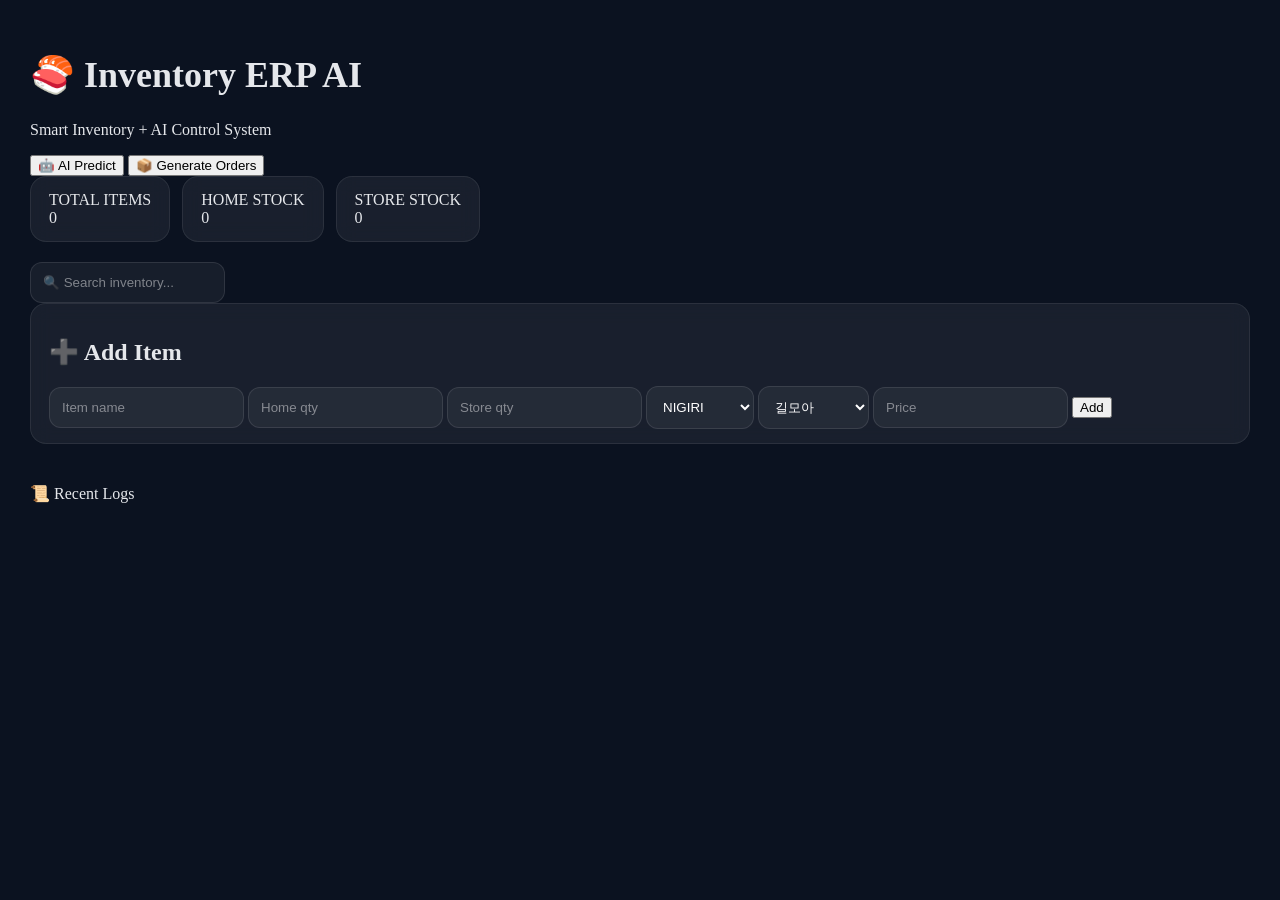
==== commit 587a5925: "Update index.html" ====
--- a/index.html
+++ b/index.html
@@ -19,12 +19,11 @@
 
   <div>
     <h1>🍣 Inventory ERP AI</h1>
-    <p class="hero-sub">
-      Smart Sushi Inventory + POS System
-    </p>
+    <p class="hero-sub">Smart Inventory + AI Control System</p>
   </div>
 
   <div class="hero-buttons">
+
     <button class="ai-main-btn" onclick="runAI()">
       🤖 AI Predict
     </button>
@@ -32,6 +31,7 @@
     <button class="order-main-btn" onclick="generateOrders()">
       📦 Generate Orders
     </button>
+
   </div>
 
 </header>
@@ -64,761 +64,301 @@
 
 <section class="card add-section">
 
-  <h2 class="section-title">
-    ➕ Add Inventory Item
-  </h2>
+  <h2 class="section-title">➕ Add Item</h2>
 
   <div class="add-box">
 
-    <input
-      id="newName"
-      placeholder="Item name"
-    >
-
-    <input
-      id="newHome"
-      type="number"
-      placeholder="Home qty"
-    >
-
-    <input
-      id="newStore"
-      type="number"
-      placeholder="Store qty"
-    >
+    <input id="newName" placeholder="Item name">
+
+    <input id="newHome" type="number" placeholder="Home qty">
+
+    <input id="newStore" type="number" placeholder="Store qty">
 
     <select id="newCategory">
-
-      <option value="NIGIRI">
-        NIGIRI
-      </option>
-
-      <option value="ROLL">
-        ROLL
-      </option>
-
-      <option value="DONBURI">
-        DONBURI
-      </option>
-
-      <option value="DRINK">
-        DRINK
-      </option>
-
-      <option value="SIDE">
-        SIDE
-      </option>
-
+      <option value="NIGIRI">NIGIRI</option>
+      <option value="ROLL">ROLL</option>
+      <option value="DONBURI">DONBURI</option>
+      <option value="DRINK">DRINK</option>
+      <option value="SIDE">SIDE</option>
     </select>
 
     <select id="newSupplier">
-
-      <option value="길모아">
-        길모아
-      </option>
-
-      <option value="서비스푸드">
-        서비스푸드
-      </option>
-
-      <option value="비드푸드">
-        비드푸드
-      </option>
-
-      <option value="메가푸드">
-        메가푸드
-      </option>
-
-      <option value="JFC">
-        JFC
-      </option>
-
-      <option value="도쿄푸드">
-        도쿄푸드
-      </option>
-
-      <option value="오션푸드">
-        오션푸드
-      </option>
-
+      <option value="길모아">길모아</option>
+      <option value="서비스푸드">서비스푸드</option>
+      <option value="비드푸드">비드푸드</option>
+      <option value="메가푸드">메가푸드</option>
+      <option value="JFC">JFC</option>
+      <option value="도쿄푸드">도쿄푸드</option>
+      <option value="오션푸드">오션푸드</option>
     </select>
 
-    <input
-      id="newPrice"
-      type="number"
-      placeholder="Price"
-    >
-
-    <button
-      class="add-btn"
-      onclick="createItem()"
-    >
-      Add Item
-    </button>
+    <input id="newPrice" type="number" placeholder="Price">
+
+    <button class="add-btn" onclick="createItem()">Add</button>
 
   </div>
 
 </section>
 
-<div id="alerts"></div>
-
 <div id="stockGrid" class="grid"></div>
 
 <section class="logs">
-
-  <div class="logs-header">
-    📜 Recent Logs
-  </div>
-
+  <div class="logs-header">📜 Recent Logs</div>
   <div id="logs"></div>
-
 </section>
 
 <script>
 
 let STOCK = [];
 
+/* SAFE INIT */
+document.addEventListener("DOMContentLoaded", () => {
+
+  const search = document.getElementById("search");
+
+  if(search){
+    search.addEventListener("input", (e) => {
+
+      const keyword = e.target.value.toLowerCase();
+
+      const filtered = STOCK.filter(i =>
+        (i.name || "").toLowerCase().includes(keyword)
+      );
+
+      renderStock(filtered);
+    });
+  }
+
+  loadDashboard();
+});
+
+/* AI ORDER */
 function calculateAIOrder(item){
 
   const total =
     Number(item.home_qty || 0) +
     Number(item.store_qty || 0);
 
-  const min =
-    Number(item.min_stock || 15);
-
-  let recommend =
-    Math.ceil((min - total) * 1.3);
-
-  if(recommend < 0)
-    recommend = 0;
-
-  if(recommend > 0 && recommend < 3)
-    recommend = 3;
-
-  return recommend;
-}
-
+  const min = Number(item.min_stock || 15);
+
+  let r = Math.ceil((min - total) * 1.3);
+
+  if(r < 0) r = 0;
+  if(r > 0 && r < 3) r = 3;
+
+  return r;
+}
+
+/* LOAD */
 async function loadDashboard(){
-
   await loadStock();
   await loadLogs();
 }
 
 async function loadStock(){
 
-  const res =
-    await fetch("/api/stock");
-
-  const json =
-    await res.json();
-
-  if(!json.success){
-    alert(json.error);
-    return;
+  try{
+
+    const res = await fetch("/api/stock");
+    const json = await res.json();
+
+    if(!json.success) return alert(json.error);
+
+    STOCK = json.data || [];
+
+    STOCK.forEach(i => {
+      i.ai_order = calculateAIOrder(i);
+    });
+
+    renderStock(STOCK);
+    updateKPI(STOCK);
+
+  }catch(e){
+    console.error(e);
   }
-
-  STOCK = json.data || [];
-
-  STOCK.forEach(item=>{
-
-    item.ai_order =
-      calculateAIOrder(item);
-
+}
+
+/* KPI */
+function updateKPI(items){
+
+  document.getElementById("totalItems").innerText = items.length;
+
+  document.getElementById("homeStock").innerText =
+    items.reduce((a,b)=>a + Number(b.home_qty||0),0);
+
+  document.getElementById("storeStock").innerText =
+    items.reduce((a,b)=>a + Number(b.store_qty||0),0);
+
+}
+
+/* RENDER */
+function renderStock(items){
+
+  const grid = document.getElementById("stockGrid");
+  if(!grid) return;
+
+  grid.innerHTML = items.map(item => {
+
+    const total =
+      Number(item.home_qty||0) +
+      Number(item.store_qty||0);
+
+    let status = "GOOD";
+    let cls = "good";
+
+    if(total <= 5){ status="LOW"; cls="low"; }
+    else if(total <= 15){ status="MEDIUM"; cls="medium"; }
+
+    return `
+      <div class="stock-card">
+
+        <div class="stock-title">${item.name || "-"}</div>
+
+        <div class="row">
+          <span>🏢 ${item.supplier || "-"}</span>
+          <span>$${Number(item.price||0).toFixed(2)}</span>
+        </div>
+
+        <div class="row">
+          <span>HOME</span>
+          <span>${item.home_qty}</span>
+        </div>
+
+        <div class="row">
+          <span>STORE</span>
+          <span>${item.store_qty}</span>
+        </div>
+
+        <div class="row">
+          <span>AI</span>
+          <span>${item.ai_order}</span>
+        </div>
+
+        <div class="status-badge ${cls}">
+          ${status}
+        </div>
+
+        <input type="number" id="qty-${item.id}" value="1">
+
+        <div class="actions">
+
+          <button onclick="adjustStock(${item.id})">Adjust</button>
+          <button onclick="sellItem(${item.id})">Sell</button>
+
+        </div>
+
+        <div class="actions">
+
+          <button onclick="move(${item.id},'home','store')">H→S</button>
+          <button onclick="move(${item.id},'store','home')">S→H</button>
+
+        </div>
+
+      </div>
+    `;
+  }).join("");
+}
+
+/* CREATE */
+async function createItem(){
+
+  const name = document.getElementById("newName").value;
+  if(!name) return alert("Name required");
+
+  const body = {
+    name,
+    home_qty:Number(document.getElementById("newHome").value||0),
+    store_qty:Number(document.getElementById("newStore").value||0),
+    supplier:document.getElementById("newSupplier").value,
+    category:document.getElementById("newCategory").value,
+    price:Number(document.getElementById("newPrice").value||5),
+    min_stock:15,
+    ai_enabled:true
+  };
+
+  const res = await fetch("/api/item",{
+    method:"POST",
+    headers:{"Content-Type":"application/json"},
+    body:JSON.stringify(body)
   });
 
-  renderStock(STOCK);
-  updateKPI(STOCK);
-}
-
-function updateKPI(items){
-
-  document.getElementById("totalItems").innerText =
-    items.length;
-
-  document.getElementById("homeStock").innerText =
-    items.reduce(
-      (a,b)=>a + Number(b.home_qty || 0),
-      0
-    );
-
-  document.getElementById("storeStock").innerText =
-    items.reduce(
-      (a,b)=>a + Number(b.store_qty || 0),
-      0
-    );
-}
-
-function renderStock(items){
-
-  const grid =
-    document.getElementById("stockGrid");
-
-  grid.innerHTML =
-    items.map(item => {
-
-      const total =
-        Number(item.home_qty || 0) +
-        Number(item.store_qty || 0);
-
-      let status =
-        "GOOD";
-
-      let statusClass =
-        "good";
-
-      if(total <= 5){
-
-        status =
-          "LOW";
-
-        statusClass =
-          "low";
-      }
-      else if(total <= 15){
-
-        status =
-          "MEDIUM";
-
-        statusClass =
-          "medium";
-      }
-
-      return `
-
-      <div class="stock-card">
-
-        <div class="stock-top">
-
-          <div>
-
-            <div class="stock-title">
-              ${item.name}
-            </div>
-
-            <div class="stock-category">
-              ${item.category || "GENERAL"}
-            </div>
-
-          </div>
-
-          <div class="price-tag">
-            $${Number(item.price || 0).toFixed(2)}
-          </div>
-
-        </div>
-
-        <div class="supplier-tag">
-          🏢 ${item.supplier || "-"}
-        </div>
-
-        <div class="stock-stats">
-
-          <div class="mini-stat">
-
-            <div class="mini-label">
-              HOME
-            </div>
-
-            <div class="mini-value">
-              ${item.home_qty}
-            </div>
-
-          </div>
-
-          <div class="mini-stat">
-
-            <div class="mini-label">
-              STORE
-            </div>
-
-            <div class="mini-value">
-              ${item.store_qty}
-            </div>
-
-          </div>
-
-          <div class="mini-stat">
-
-            <div class="mini-label">
-              AI ORDER
-            </div>
-
-            <div class="mini-value">
-              ${item.ai_order}
-            </div>
-
-          </div>
-
-        </div>
-
-        <div class="status-row">
-
-          <div class="status-badge ${statusClass}">
-            ${status}
-          </div>
-
-          <div class="min-stock">
-            MIN ${item.min_stock || 15}
-          </div>
-
-        </div>
-
-        <input
-          type="number"
-          id="qty-${item.id}"
-          value="1"
-          min="1"
-          class="qty-input"
-        >
-
-        <div class="actions">
-
-          <input
-            type="number"
-            id="home-adjust-${item.id}"
-            value="${item.home_qty}"
-          >
-
-          <input
-            type="number"
-            id="store-adjust-${item.id}"
-            value="${item.store_qty}"
-          >
-
-        </div>
-
-        <div class="actions">
-
-          <button
-            class="add-btn"
-            onclick="adjustStock(${item.id})"
-          >
-            Adjust
-          </button>
-
-          <button
-            class="store-btn"
-            onclick="sellItem(${item.id})"
-          >
-            Sell
-          </button>
-
-        </div>
-
-        <div class="actions">
-
-          <button
-            class="home-btn"
-            onclick="move(${item.id}, 'home', 'store')"
-          >
-            Home → Store
-          </button>
-
-          <button
-            class="store-btn"
-            onclick="move(${item.id}, 'store', 'home')"
-          >
-            Store → Home
-          </button>
-
-        </div>
-
-        <div class="actions">
-
-          <button
-            class="ai-btn"
-            onclick="generatePO(${item.id})"
-          >
-            AI Order
-          </button>
-
-          <button
-            class="delete-btn"
-            onclick="deleteItem(${item.id})"
-          >
-            Delete
-          </button>
-
-        </div>
-
+  const json = await res.json();
+
+  if(!json.success) return alert(json.error);
+
+  loadDashboard();
+}
+
+/* SELL */
+async function sellItem(id){
+
+  const qty = Number(document.getElementById(`qty-${id}`)?.value||1);
+
+  await fetch("/api/order",{
+    method:"POST",
+    headers:{"Content-Type":"application/json"},
+    body:JSON.stringify({stock_id:id,qty})
+  });
+
+  loadDashboard();
+}
+
+/* OTHER OPS */
+async function adjustStock(id){
+
+  const home = Number(document.getElementById(`home-adjust-${id}`)?.value||0);
+  const store = Number(document.getElementById(`store-adjust-${id}`)?.value||0);
+
+  await fetch("/api/adjust",{
+    method:"POST",
+    headers:{"Content-Type":"application/json"},
+    body:JSON.stringify({stock_id:id,home_qty:home,store_qty:store})
+  });
+
+  loadDashboard();
+}
+
+async function move(id,from,to){
+
+  const qty = Number(document.getElementById(`qty-${id}`)?.value||1);
+
+  await fetch("/api/transfer",{
+    method:"POST",
+    headers:{"Content-Type":"application/json"},
+    body:JSON.stringify({stock_id:id,qty,from,to})
+  });
+
+  loadDashboard();
+}
+
+/* LOGS */
+async function loadLogs(){
+
+  const res = await fetch("/api/log");
+  const json = await res.json();
+
+  const data = json.data || [];
+
+  document.getElementById("logs").innerHTML =
+    data.map(l=>`
+      <div class="log-item">
+        ${l.action} | ${l.qty} | ${l.note}
       </div>
-
-      `;
-
-    }).join("");
-}
-
-function generatePO(id){
-
-  const item =
-    STOCK.find(i=>i.id === id);
-
-  if(!item) return;
-
-  alert(
-
-`📦 AI PURCHASE ORDER
-
-ITEM:
-${item.name}
-
-CATEGORY:
-${item.category}
-
-SUPPLIER:
-${item.supplier}
-
-AI RECOMMENDED:
-${item.ai_order}
-
-CURRENT STOCK:
-HOME ${item.home_qty}
-STORE ${item.store_qty}`
-
-  );
-}
-
-async function createItem(){
-
-  const name =
-    document.getElementById("newName").value;
-
-  const home_qty =
-    Number(
-      document.getElementById("newHome").value || 0
-    );
-
-  const store_qty =
-    Number(
-      document.getElementById("newStore").value || 0
-    );
-
-  const supplier =
-    document.getElementById("newSupplier").value;
-
-  const category =
-    document.getElementById("newCategory").value;
-
-  const price =
-    Number(
-      document.getElementById("newPrice").value || 0
-    );
-
-  if(!name){
-
-    alert("상품명 입력");
-    return;
-  }
-
-  const res =
-    await fetch("/api/item",{
-
-      method:"POST",
-
-      headers:{
-        "Content-Type":"application/json"
-      },
-
-      body:JSON.stringify({
-
-        name,
-        home_qty,
-        store_qty,
-        supplier,
-        category,
-        price,
-
-        min_stock:15,
-
-        ai_enabled:true,
-
-        options:[
-          "Extra Salmon",
-          "No Wasabi",
-          "Large Rice"
-        ]
-
-      })
-
-    });
-
-  const json =
-    await res.json();
-
-  if(!json.success){
-
-    alert(json.error);
-    return;
-  }
-
-  document.getElementById("newName").value = "";
-  document.getElementById("newHome").value = "";
-  document.getElementById("newStore").value = "";
-  document.getElementById("newPrice").value = "";
-
-  loadDashboard();
-}
-
-async function adjustStock(stock_id){
-
-  const home_qty =
-    Number(
-      document.getElementById(
-        `home-adjust-${stock_id}`
-      ).value
-    );
-
-  const store_qty =
-    Number(
-      document.getElementById(
-        `store-adjust-${stock_id}`
-      ).value
-    );
-
-  const res =
-    await fetch("/api/adjust",{
-
-      method:"POST",
-
-      headers:{
-        "Content-Type":"application/json"
-      },
-
-      body:JSON.stringify({
-        stock_id,
-        home_qty,
-        store_qty
-      })
-
-    });
-
-  const json =
-    await res.json();
-
-  if(!json.success){
-
-    alert(json.error);
-    return;
-  }
-
-  loadDashboard();
-}
-
-async function sellItem(stock_id){
-
-  const qty =
-    Number(
-      document.getElementById(
-        `qty-${stock_id}`
-      ).value
-    );
-
-  const res =
-    await fetch("/api/order",{
-
-      method:"POST",
-
-      headers:{
-        "Content-Type":"application/json"
-      },
-
-      body:JSON.stringify({
-        stock_id,
-        qty
-      })
-
-    });
-
-  const json =
-    await res.json();
-
-  if(!json.success){
-
-    alert(json.error);
-    return;
-  }
-
-  loadDashboard();
-}
-
-async function move(stock_id, from, to){
-
-  const qty =
-    Number(
-      document.getElementById(
-        `qty-${stock_id}`
-      ).value
-    );
-
-  const res =
-    await fetch("/api/transfer",{
-
-      method:"POST",
-
-      headers:{
-        "Content-Type":"application/json"
-      },
-
-      body:JSON.stringify({
-        stock_id,
-        qty,
-        from,
-        to
-      })
-
-    });
-
-  const json =
-    await res.json();
-
-  if(!json.success){
-
-    alert(json.error);
-    return;
-  }
-
-  loadDashboard();
-}
-
-async function deleteItem(id){
-
-  if(!confirm("삭제할까?"))
-    return;
-
-  const res =
-    await fetch("/api/item",{
-
-      method:"DELETE",
-
-      headers:{
-        "Content-Type":"application/json"
-      },
-
-      body:JSON.stringify({id})
-
-    });
-
-  const json =
-    await res.json();
-
-  if(!json.success){
-
-    alert(json.error);
-    return;
-  }
-
-  loadDashboard();
-}
-
-async function loadLogs(){
-
-  const res =
-    await fetch("/api/log");
-
-  const json =
-    await res.json();
-
-  const data =
-    json.data || [];
-
-  document.getElementById("logs").innerHTML =
-
-    data.map(log=>`
-
-      <div class="log-item">
-
-        📦 STOCK #${log.stock_id}
-        |
-        ${log.action}
-        |
-        ${log.qty}
-        |
-        ${log.note}
-
-      </div>
-
     `).join("");
 }
 
+/* AI */
 async function runAI(){
-
-  const res =
-    await fetch("/api/ai-predict");
-
-  const json =
-    await res.json();
-
-  if(!json.success){
-
-    alert(json.error);
-    return;
-  }
-
-  alert("AI prediction completed");
-
-  loadDashboard();
-}
-
+  await fetch("/api/ai-predict");
+  loadDashboard();
+}
+
+/* ORDER */
 async function generateOrders(){
-
-  const res =
-    await fetch("/api/generate-order");
-
-  const json =
-    await res.json();
-
-  if(!json.success){
-
-    alert(json.error);
-    return;
-  }
-
-  let text = "";
-
-  for(const supplier in json.orders){
-
-    text += `\n====================\n`;
-
-    text += `📦 ${supplier}\n`;
-
-    text += `====================\n`;
-
-    json.orders[supplier]
-      .forEach(i=>{
-
-        text +=
-          `${i.name} x ${i.qty}\n`;
-
-      });
-  }
-
-  alert(text || "발주 없음");
-}
-
-document
-  .getElementById("search")
-  .addEventListener("input",(e)=>{
-
-    const keyword =
-      e.target.value.toLowerCase();
-
-    const filtered =
-      STOCK.filter(i=>
-
-        i.name
-          .toLowerCase()
-          .includes(keyword)
-
-      );
-
-    renderStock(filtered);
-  });
-
-loadDashboard();
-
-setInterval(loadStock, 5000);
-setInterval(loadLogs, 10000);
+  const res = await fetch("/api/generate-order");
+  const json = await res.json();
+  alert(JSON.stringify(json.orders,null,2));
+}
 
 </script>
 
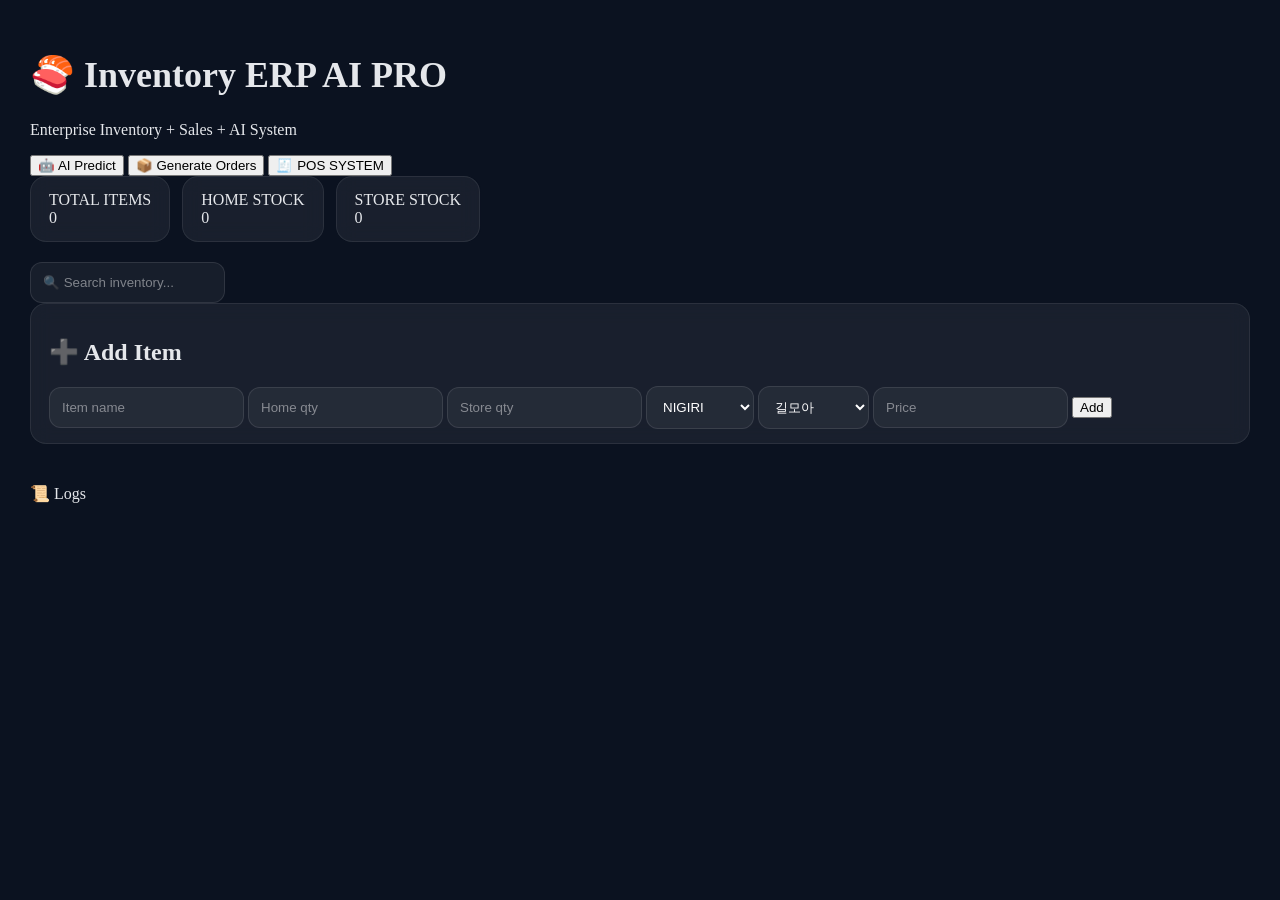
==== commit dee68800: "Update index.html" ====
--- a/index.html
+++ b/index.html
@@ -1,14 +1,11 @@
 <!DOCTYPE html>
 <html lang="ko">
 <head>
-
 <meta charset="UTF-8" />
 <meta name="viewport" content="width=device-width, initial-scale=1.0"/>
-
-<title>Inventory ERP AI</title>
+<title>Inventory ERP AI PRO</title>
 
 <link rel="stylesheet" href="/css/style.css">
-
 </head>
 
 <body>
@@ -18,8 +15,8 @@
 <header class="hero">
 
   <div>
-    <h1>🍣 Inventory ERP AI</h1>
-    <p class="hero-sub">Smart Inventory + AI Control System</p>
+    <h1>🍣 Inventory ERP AI PRO</h1>
+    <p class="hero-sub">Enterprise Inventory + Sales + AI System</p>
   </div>
 
   <div class="hero-buttons">
@@ -31,6 +28,12 @@
     <button class="order-main-btn" onclick="generateOrders()">
       📦 Generate Orders
     </button>
+
+    <a href="/pos.html">
+      <button class="pay-btn">
+        🧾 POS SYSTEM
+      </button>
+    </a>
 
   </div>
 
@@ -64,14 +67,12 @@
 
 <section class="card add-section">
 
-  <h2 class="section-title">➕ Add Item</h2>
+  <h2>➕ Add Item</h2>
 
   <div class="add-box">
 
     <input id="newName" placeholder="Item name">
-
     <input id="newHome" type="number" placeholder="Home qty">
-
     <input id="newStore" type="number" placeholder="Store qty">
 
     <select id="newCategory">
@@ -83,18 +84,18 @@
     </select>
 
     <select id="newSupplier">
-      <option value="길모아">길모아</option>
-      <option value="서비스푸드">서비스푸드</option>
-      <option value="비드푸드">비드푸드</option>
-      <option value="메가푸드">메가푸드</option>
-      <option value="JFC">JFC</option>
-      <option value="도쿄푸드">도쿄푸드</option>
-      <option value="오션푸드">오션푸드</option>
+      <option>길모아</option>
+      <option>서비스푸드</option>
+      <option>비드푸드</option>
+      <option>메가푸드</option>
+      <option>JFC</option>
+      <option>도쿄푸드</option>
+      <option>오션푸드</option>
     </select>
 
     <input id="newPrice" type="number" placeholder="Price">
 
-    <button class="add-btn" onclick="createItem()">Add</button>
+    <button onclick="createItem()">Add</button>
 
   </div>
 
@@ -103,7 +104,7 @@
 <div id="stockGrid" class="grid"></div>
 
 <section class="logs">
-  <div class="logs-header">📜 Recent Logs</div>
+  <div class="logs-header">📜 Logs</div>
   <div id="logs"></div>
 </section>
 
@@ -111,40 +112,36 @@
 
 let STOCK = [];
 
-/* SAFE INIT */
-document.addEventListener("DOMContentLoaded", () => {
-
-  const search = document.getElementById("search");
-
-  if(search){
-    search.addEventListener("input", (e) => {
-
-      const keyword = e.target.value.toLowerCase();
-
-      const filtered = STOCK.filter(i =>
-        (i.name || "").toLowerCase().includes(keyword)
-      );
-
-      renderStock(filtered);
-    });
-  }
-
-  loadDashboard();
+/* INIT */
+document.addEventListener("DOMContentLoaded",()=>{
+  loadDashboard();
+
+  document.getElementById("search")
+  ?.addEventListener("input",(e)=>{
+
+    const k = e.target.value.toLowerCase();
+
+    renderStock(
+      STOCK.filter(i =>
+        (i.name||"").toLowerCase().includes(k)
+      )
+    );
+  });
 });
 
-/* AI ORDER */
+/* AI */
 function calculateAIOrder(item){
 
   const total =
-    Number(item.home_qty || 0) +
-    Number(item.store_qty || 0);
-
-  const min = Number(item.min_stock || 15);
-
-  let r = Math.ceil((min - total) * 1.3);
-
-  if(r < 0) r = 0;
-  if(r > 0 && r < 3) r = 3;
+    Number(item.home_qty||0) +
+    Number(item.store_qty||0);
+
+  const min = Number(item.min_stock||15);
+
+  let r = Math.ceil((min-total)*1.3);
+
+  if(r<0) r=0;
+  if(r>0 && r<3) r=3;
 
   return r;
 }
@@ -157,25 +154,19 @@
 
 async function loadStock(){
 
-  try{
-
-    const res = await fetch("/api/stock");
-    const json = await res.json();
-
-    if(!json.success) return alert(json.error);
-
-    STOCK = json.data || [];
-
-    STOCK.forEach(i => {
-      i.ai_order = calculateAIOrder(i);
-    });
-
-    renderStock(STOCK);
-    updateKPI(STOCK);
-
-  }catch(e){
-    console.error(e);
-  }
+  const res = await fetch("/api/stock");
+  const json = await res.json();
+
+  if(!json.success) return;
+
+  STOCK = json.data || [];
+
+  STOCK.forEach(i=>{
+    i.ai_order = calculateAIOrder(i);
+  });
+
+  renderStock(STOCK);
+  updateKPI(STOCK);
 }
 
 /* KPI */
@@ -184,73 +175,61 @@
   document.getElementById("totalItems").innerText = items.length;
 
   document.getElementById("homeStock").innerText =
-    items.reduce((a,b)=>a + Number(b.home_qty||0),0);
+    items.reduce((a,b)=>a+Number(b.home_qty||0),0);
 
   document.getElementById("storeStock").innerText =
-    items.reduce((a,b)=>a + Number(b.store_qty||0),0);
-
+    items.reduce((a,b)=>a+Number(b.store_qty||0),0);
 }
 
 /* RENDER */
 function renderStock(items){
 
   const grid = document.getElementById("stockGrid");
-  if(!grid) return;
-
-  grid.innerHTML = items.map(item => {
+
+  grid.innerHTML = items.map(i=>{
 
     const total =
-      Number(item.home_qty||0) +
-      Number(item.store_qty||0);
-
-    let status = "GOOD";
-    let cls = "good";
-
-    if(total <= 5){ status="LOW"; cls="low"; }
-    else if(total <= 15){ status="MEDIUM"; cls="medium"; }
+      Number(i.home_qty||0)+Number(i.store_qty||0);
+
+    let cls="good";
+    let status="GOOD";
+
+    if(total<=5){cls="low";status="LOW";}
+    else if(total<=15){cls="medium";status="MEDIUM";}
 
     return `
       <div class="stock-card">
 
-        <div class="stock-title">${item.name || "-"}</div>
-
-        <div class="row">
-          <span>🏢 ${item.supplier || "-"}</span>
-          <span>$${Number(item.price||0).toFixed(2)}</span>
+        <div class="stock-title">${i.name}</div>
+
+        <div>🏢 ${i.supplier}</div>
+        <div>💰 $${Number(i.price||0)}</div>
+
+        <div>HOME: ${i.home_qty}</div>
+        <div>STORE: ${i.store_qty}</div>
+
+        <div>AI: ${i.ai_order}</div>
+
+        <div class="status ${cls}">${status}</div>
+
+        <div class="actions">
+
+          <input id="home-${i.id}" type="number" value="${i.home_qty}">
+          <input id="store-${i.id}" type="number" value="${i.store_qty}">
+
         </div>
 
-        <div class="row">
-          <span>HOME</span>
-          <span>${item.home_qty}</span>
+        <div class="actions">
+
+          <button onclick="adjust(${i.id})">Adjust</button>
+          <button onclick="sell(${i.id})">Sell</button>
+
         </div>
 
-        <div class="row">
-          <span>STORE</span>
-          <span>${item.store_qty}</span>
-        </div>
-
-        <div class="row">
-          <span>AI</span>
-          <span>${item.ai_order}</span>
-        </div>
-
-        <div class="status-badge ${cls}">
-          ${status}
-        </div>
-
-        <input type="number" id="qty-${item.id}" value="1">
-
         <div class="actions">
 
-          <button onclick="adjustStock(${item.id})">Adjust</button>
-          <button onclick="sellItem(${item.id})">Sell</button>
-
-        </div>
-
-        <div class="actions">
-
-          <button onclick="move(${item.id},'home','store')">H→S</button>
-          <button onclick="move(${item.id},'store','home')">S→H</button>
+          <button onclick="move(${i.id},'home','store')">H→S</button>
+          <button onclick="move(${i.id},'store','home')">S→H</button>
 
         </div>
 
@@ -262,37 +241,30 @@
 /* CREATE */
 async function createItem(){
 
-  const name = document.getElementById("newName").value;
-  if(!name) return alert("Name required");
-
   const body = {
-    name,
-    home_qty:Number(document.getElementById("newHome").value||0),
-    store_qty:Number(document.getElementById("newStore").value||0),
-    supplier:document.getElementById("newSupplier").value,
-    category:document.getElementById("newCategory").value,
-    price:Number(document.getElementById("newPrice").value||5),
+    name: newName.value,
+    home_qty: Number(newHome.value||0),
+    store_qty: Number(newStore.value||0),
+    supplier: newSupplier.value,
+    category: newCategory.value,
+    price: Number(newPrice.value||5),
     min_stock:15,
     ai_enabled:true
   };
 
-  const res = await fetch("/api/item",{
+  await fetch("/api/item",{
     method:"POST",
     headers:{"Content-Type":"application/json"},
     body:JSON.stringify(body)
   });
 
-  const json = await res.json();
-
-  if(!json.success) return alert(json.error);
-
-  loadDashboard();
-}
-
-/* SELL */
-async function sellItem(id){
-
-  const qty = Number(document.getElementById(`qty-${id}`)?.value||1);
+  loadDashboard();
+}
+
+/* SELL (POS HOOK) */
+async function sell(id){
+
+  const qty = 1;
 
   await fetch("/api/order",{
     method:"POST",
@@ -303,11 +275,11 @@
   loadDashboard();
 }
 
-/* OTHER OPS */
-async function adjustStock(id){
-
-  const home = Number(document.getElementById(`home-adjust-${id}`)?.value||0);
-  const store = Number(document.getElementById(`store-adjust-${id}`)?.value||0);
+/* ADJUST */
+async function adjust(id){
+
+  const home = Number(document.getElementById(`home-${id}`).value||0);
+  const store = Number(document.getElementById(`store-${id}`).value||0);
 
   await fetch("/api/adjust",{
     method:"POST",
@@ -318,32 +290,32 @@
   loadDashboard();
 }
 
+/* MOVE */
 async function move(id,from,to){
-
-  const qty = Number(document.getElementById(`qty-${id}`)?.value||1);
 
   await fetch("/api/transfer",{
     method:"POST",
     headers:{"Content-Type":"application/json"},
-    body:JSON.stringify({stock_id:id,qty,from,to})
-  });
-
-  loadDashboard();
-}
-
-/* LOGS */
+    body:JSON.stringify({
+      stock_id:id,
+      qty:1,
+      from,
+      to
+    })
+  });
+
+  loadDashboard();
+}
+
+/* LOG */
 async function loadLogs(){
 
   const res = await fetch("/api/log");
   const json = await res.json();
 
-  const data = json.data || [];
-
   document.getElementById("logs").innerHTML =
-    data.map(l=>`
-      <div class="log-item">
-        ${l.action} | ${l.qty} | ${l.note}
-      </div>
+    (json.data||[]).map(l=>`
+      <div>${l.action} | ${l.qty}</div>
     `).join("");
 }
 
@@ -355,8 +327,10 @@
 
 /* ORDER */
 async function generateOrders(){
+
   const res = await fetch("/api/generate-order");
   const json = await res.json();
+
   alert(JSON.stringify(json.orders,null,2));
 }
 
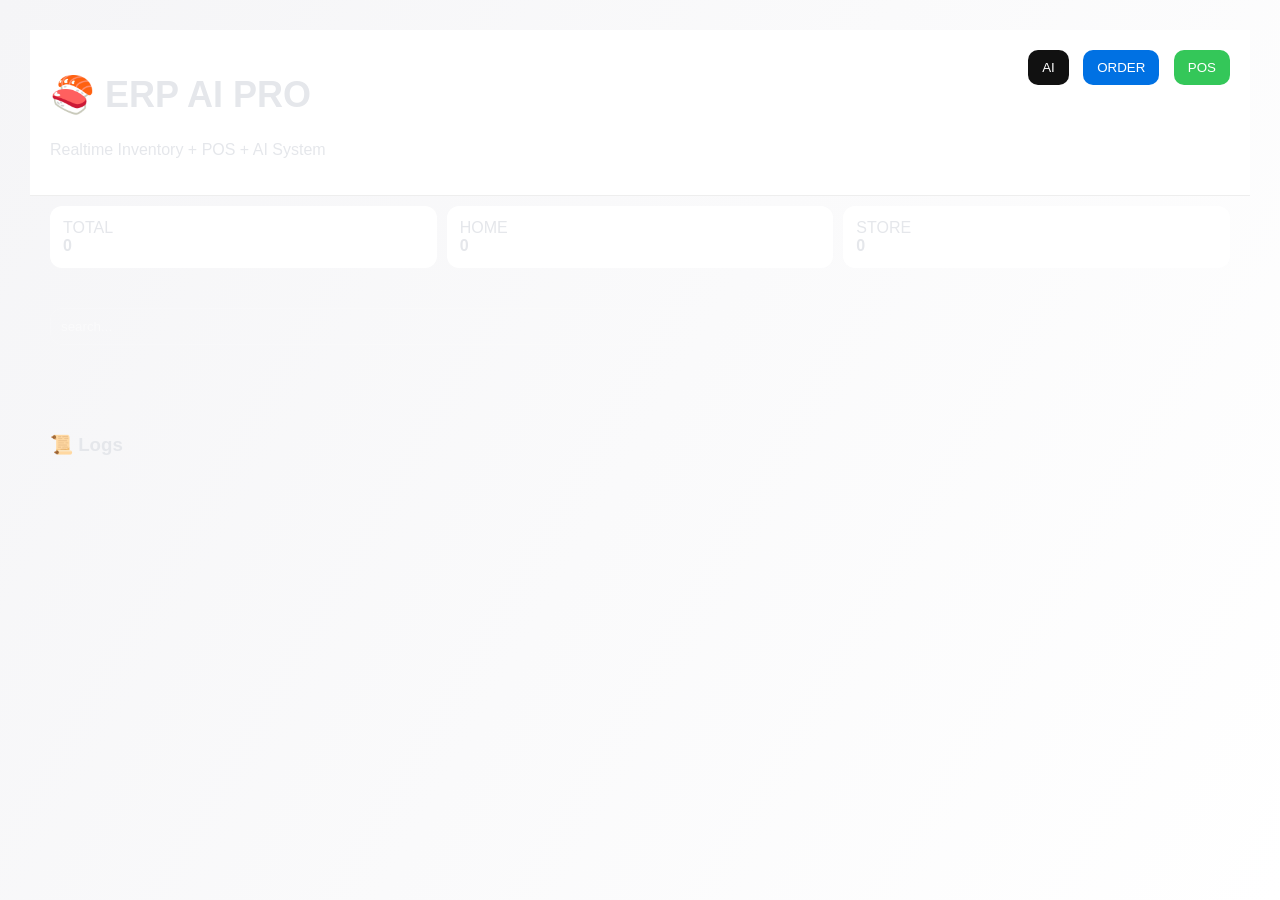
==== commit 76f24401: "Update index.html" ====
--- a/index.html
+++ b/index.html
@@ -6,6 +6,73 @@
 <title>Inventory ERP AI PRO</title>
 
 <link rel="stylesheet" href="/css/style.css">
+
+<style>
+body{
+  margin:0;
+  font-family:-apple-system,BlinkMacSystemFont,sans-serif;
+  background:#f5f5f7;
+}
+
+.page-bg{
+  position:fixed;
+  inset:0;
+  background:linear-gradient(120deg,#f5f5f7,#ffffff);
+  z-index:-1;
+}
+
+.hero{
+  display:flex;
+  justify-content:space-between;
+  padding:20px;
+  background:white;
+  border-bottom:1px solid #eee;
+}
+
+.hero-buttons button{
+  margin-left:10px;
+  padding:10px 14px;
+  border:none;
+  border-radius:10px;
+  cursor:pointer;
+}
+
+.ai-main-btn{background:#111;color:#fff;}
+.order-main-btn{background:#0071e3;color:#fff;}
+.pay-btn{background:#34c759;color:white;}
+
+.topbar{
+  display:flex;
+  gap:10px;
+  padding:10px 20px;
+}
+
+.card{
+  background:white;
+  padding:12px;
+  border-radius:12px;
+  flex:1;
+}
+
+.grid{
+  display:grid;
+  grid-template-columns:repeat(auto-fill,minmax(200px,1fr));
+  gap:10px;
+  padding:20px;
+}
+
+.stock-card{
+  background:white;
+  padding:12px;
+  border-radius:12px;
+  box-shadow:0 4px 10px rgba(0,0,0,0.05);
+}
+
+.status.good{color:green;}
+.status.medium{color:orange;}
+.status.low{color:red;}
+</style>
+
 </head>
 
 <body>
@@ -15,25 +82,15 @@
 <header class="hero">
 
   <div>
-    <h1>🍣 Inventory ERP AI PRO</h1>
-    <p class="hero-sub">Enterprise Inventory + Sales + AI System</p>
+    <h1>🍣 ERP AI PRO</h1>
+    <p>Realtime Inventory + POS + AI System</p>
   </div>
 
   <div class="hero-buttons">
 
-    <button class="ai-main-btn" onclick="runAI()">
-      🤖 AI Predict
-    </button>
-
-    <button class="order-main-btn" onclick="generateOrders()">
-      📦 Generate Orders
-    </button>
-
-    <a href="/pos.html">
-      <button class="pay-btn">
-        🧾 POS SYSTEM
-      </button>
-    </a>
+    <button class="ai-main-btn" onclick="runAI()">AI</button>
+    <button class="order-main-btn" onclick="generateOrders()">ORDER</button>
+    <a href="/pos.html"><button class="pay-btn">POS</button></a>
 
   </div>
 
@@ -41,117 +98,53 @@
 
 <section class="topbar">
 
-  <div class="card kpi-card">
-    <div class="kpi-title">TOTAL ITEMS</div>
-    <div class="kpi-value" id="totalItems">0</div>
-  </div>
-
-  <div class="card kpi-card">
-    <div class="kpi-title">HOME STOCK</div>
-    <div class="kpi-value" id="homeStock">0</div>
-  </div>
-
-  <div class="card kpi-card">
-    <div class="kpi-title">STORE STOCK</div>
-    <div class="kpi-value" id="storeStock">0</div>
-  </div>
+  <div class="card">TOTAL<br><b id="totalItems">0</b></div>
+  <div class="card">HOME<br><b id="homeStock">0</b></div>
+  <div class="card">STORE<br><b id="storeStock">0</b></div>
 
 </section>
 
-<input
-  type="text"
-  id="search"
-  class="search"
-  placeholder="🔍 Search inventory..."
-/>
-
-<section class="card add-section">
-
-  <h2>➕ Add Item</h2>
-
-  <div class="add-box">
-
-    <input id="newName" placeholder="Item name">
-    <input id="newHome" type="number" placeholder="Home qty">
-    <input id="newStore" type="number" placeholder="Store qty">
-
-    <select id="newCategory">
-      <option value="NIGIRI">NIGIRI</option>
-      <option value="ROLL">ROLL</option>
-      <option value="DONBURI">DONBURI</option>
-      <option value="DRINK">DRINK</option>
-      <option value="SIDE">SIDE</option>
-    </select>
-
-    <select id="newSupplier">
-      <option>길모아</option>
-      <option>서비스푸드</option>
-      <option>비드푸드</option>
-      <option>메가푸드</option>
-      <option>JFC</option>
-      <option>도쿄푸드</option>
-      <option>오션푸드</option>
-    </select>
-
-    <input id="newPrice" type="number" placeholder="Price">
-
-    <button onclick="createItem()">Add</button>
-
-  </div>
-
-</section>
-
-<div id="stockGrid" class="grid"></div>
-
-<section class="logs">
-  <div class="logs-header">📜 Logs</div>
+<input id="search" style="margin:10px 20px;padding:10px;width:90%;" placeholder="search..." />
+
+<section id="stockGrid" class="grid"></section>
+
+<section style="padding:20px;">
+  <h3>📜 Logs</h3>
   <div id="logs"></div>
 </section>
 
 <script>
 
 let STOCK = [];
-
-/* INIT */
+let CACHE = {
+  lastUpdate:0
+};
+
+const REFRESH_MS = 3000;
+
+/* =========================
+   INIT
+========================= */
 document.addEventListener("DOMContentLoaded",()=>{
-  loadDashboard();
-
-  document.getElementById("search")
-  ?.addEventListener("input",(e)=>{
-
+  loadAll();
+
+  document.getElementById("search").addEventListener("input",e=>{
     const k = e.target.value.toLowerCase();
-
-    renderStock(
-      STOCK.filter(i =>
-        (i.name||"").toLowerCase().includes(k)
-      )
-    );
+    render(STOCK.filter(i=>i.name.toLowerCase().includes(k)));
   });
 });
 
-/* AI */
-function calculateAIOrder(item){
-
-  const total =
-    Number(item.home_qty||0) +
-    Number(item.store_qty||0);
-
-  const min = Number(item.min_stock||15);
-
-  let r = Math.ceil((min-total)*1.3);
-
-  if(r<0) r=0;
-  if(r>0 && r<3) r=3;
-
-  return r;
-}
-
-/* LOAD */
-async function loadDashboard(){
+/* =========================
+   LOAD ALL
+========================= */
+async function loadAll(){
   await loadStock();
   await loadLogs();
 }
 
+/* =========================
+   STOCK (REALTIME SAFE)
+========================= */
 async function loadStock(){
 
   const res = await fetch("/api/stock");
@@ -162,109 +155,78 @@
   STOCK = json.data || [];
 
   STOCK.forEach(i=>{
-    i.ai_order = calculateAIOrder(i);
+    i.ai = calcAI(i);
   });
 
-  renderStock(STOCK);
+  render(STOCK);
   updateKPI(STOCK);
 }
 
-/* KPI */
-function updateKPI(items){
-
-  document.getElementById("totalItems").innerText = items.length;
-
-  document.getElementById("homeStock").innerText =
-    items.reduce((a,b)=>a+Number(b.home_qty||0),0);
-
-  document.getElementById("storeStock").innerText =
-    items.reduce((a,b)=>a+Number(b.store_qty||0),0);
-}
-
-/* RENDER */
-function renderStock(items){
-
-  const grid = document.getElementById("stockGrid");
-
-  grid.innerHTML = items.map(i=>{
-
-    const total =
-      Number(i.home_qty||0)+Number(i.store_qty||0);
-
-    let cls="good";
-    let status="GOOD";
-
-    if(total<=5){cls="low";status="LOW";}
-    else if(total<=15){cls="medium";status="MEDIUM";}
-
-    return `
+/* =========================
+   AI LOGIC
+========================= */
+function calcAI(i){
+
+  const total =
+    Number(i.home_qty||0)+Number(i.store_qty||0);
+
+  const min = Number(i.min_stock||15);
+
+  let r = Math.ceil((min-total)*1.2);
+
+  if(r < 0) r = 0;
+  if(r > 0 && r < 3) r = 3;
+
+  return r;
+}
+
+/* =========================
+   UI
+========================= */
+function render(list){
+
+  document.getElementById("stockGrid").innerHTML =
+    list.map(i=>{
+
+      const total =
+        Number(i.home_qty||0)+Number(i.store_qty||0);
+
+      let status="GOOD";
+      let cls="good";
+
+      if(total<=5){status="LOW";cls="low";}
+      else if(total<=15){status="MEDIUM";cls="medium";}
+
+      return `
       <div class="stock-card">
 
-        <div class="stock-title">${i.name}</div>
+        <h4>${i.name}</h4>
 
         <div>🏢 ${i.supplier}</div>
-        <div>💰 $${Number(i.price||0)}</div>
+        <div>💰 $${i.price}</div>
 
         <div>HOME: ${i.home_qty}</div>
         <div>STORE: ${i.store_qty}</div>
 
-        <div>AI: ${i.ai_order}</div>
+        <div>AI: ${i.ai}</div>
 
         <div class="status ${cls}">${status}</div>
 
-        <div class="actions">
-
-          <input id="home-${i.id}" type="number" value="${i.home_qty}">
-          <input id="store-${i.id}" type="number" value="${i.store_qty}">
-
-        </div>
-
-        <div class="actions">
-
-          <button onclick="adjust(${i.id})">Adjust</button>
-          <button onclick="sell(${i.id})">Sell</button>
-
-        </div>
-
-        <div class="actions">
-
-          <button onclick="move(${i.id},'home','store')">H→S</button>
-          <button onclick="move(${i.id},'store','home')">S→H</button>
-
-        </div>
+        <input id="q-${i.id}" type="number" value="1"/>
+
+        <button onclick="sell(${i.id})">SELL</button>
 
       </div>
-    `;
-  }).join("");
-}
-
-/* CREATE */
-async function createItem(){
-
-  const body = {
-    name: newName.value,
-    home_qty: Number(newHome.value||0),
-    store_qty: Number(newStore.value||0),
-    supplier: newSupplier.value,
-    category: newCategory.value,
-    price: Number(newPrice.value||5),
-    min_stock:15,
-    ai_enabled:true
-  };
-
-  await fetch("/api/item",{
-    method:"POST",
-    headers:{"Content-Type":"application/json"},
-    body:JSON.stringify(body)
-  });
-
-  loadDashboard();
-}
-
-/* SELL (POS HOOK) */
+      `;
+    }).join("");
+}
+
+/* =========================
+   SELL (POS HOOK CORE)
+========================= */
 async function sell(id){
 
-  const qty = 1;
+  const qty = Number(document.getElementById("q-"+id).value||1);
 
   await fetch("/api/order",{
     method:"POST",
@@ -272,42 +234,12 @@
     body:JSON.stringify({stock_id:id,qty})
   });
 
-  loadDashboard();
-}
-
-/* ADJUST */
-async function adjust(id){
-
-  const home = Number(document.getElementById(`home-${id}`).value||0);
-  const store = Number(document.getElementById(`store-${id}`).value||0);
-
-  await fetch("/api/adjust",{
-    method:"POST",
-    headers:{"Content-Type":"application/json"},
-    body:JSON.stringify({stock_id:id,home_qty:home,store_qty:store})
-  });
-
-  loadDashboard();
-}
-
-/* MOVE */
-async function move(id,from,to){
-
-  await fetch("/api/transfer",{
-    method:"POST",
-    headers:{"Content-Type":"application/json"},
-    body:JSON.stringify({
-      stock_id:id,
-      qty:1,
-      from,
-      to
-    })
-  });
-
-  loadDashboard();
-}
-
-/* LOG */
+  await loadAll();
+}
+
+/* =========================
+   LOGS
+========================= */
 async function loadLogs(){
 
   const res = await fetch("/api/log");
@@ -315,24 +247,43 @@
 
   document.getElementById("logs").innerHTML =
     (json.data||[]).map(l=>`
-      <div>${l.action} | ${l.qty}</div>
+      <div>${l.action} | ${l.qty} | ${l.note}</div>
     `).join("");
 }
 
-/* AI */
+/* =========================
+   KPI
+========================= */
+function updateKPI(items){
+
+  document.getElementById("totalItems").innerText = items.length;
+
+  document.getElementById("homeStock").innerText =
+    items.reduce((a,b)=>a+Number(b.home_qty||0),0);
+
+  document.getElementById("storeStock").innerText =
+    items.reduce((a,b)=>a+Number(b.store_qty||0),0);
+}
+
+/* =========================
+   AI + ORDER
+========================= */
 async function runAI(){
   await fetch("/api/ai-predict");
-  loadDashboard();
-}
-
-/* ORDER */
+  loadAll();
+}
+
 async function generateOrders(){
-
   const res = await fetch("/api/generate-order");
   const json = await res.json();
-
   alert(JSON.stringify(json.orders,null,2));
 }
+
+/* =========================
+   REALTIME LOOP
+========================= */
+setInterval(loadStock, REFRESH_MS);
+setInterval(loadLogs, 5000);
 
 </script>
 
